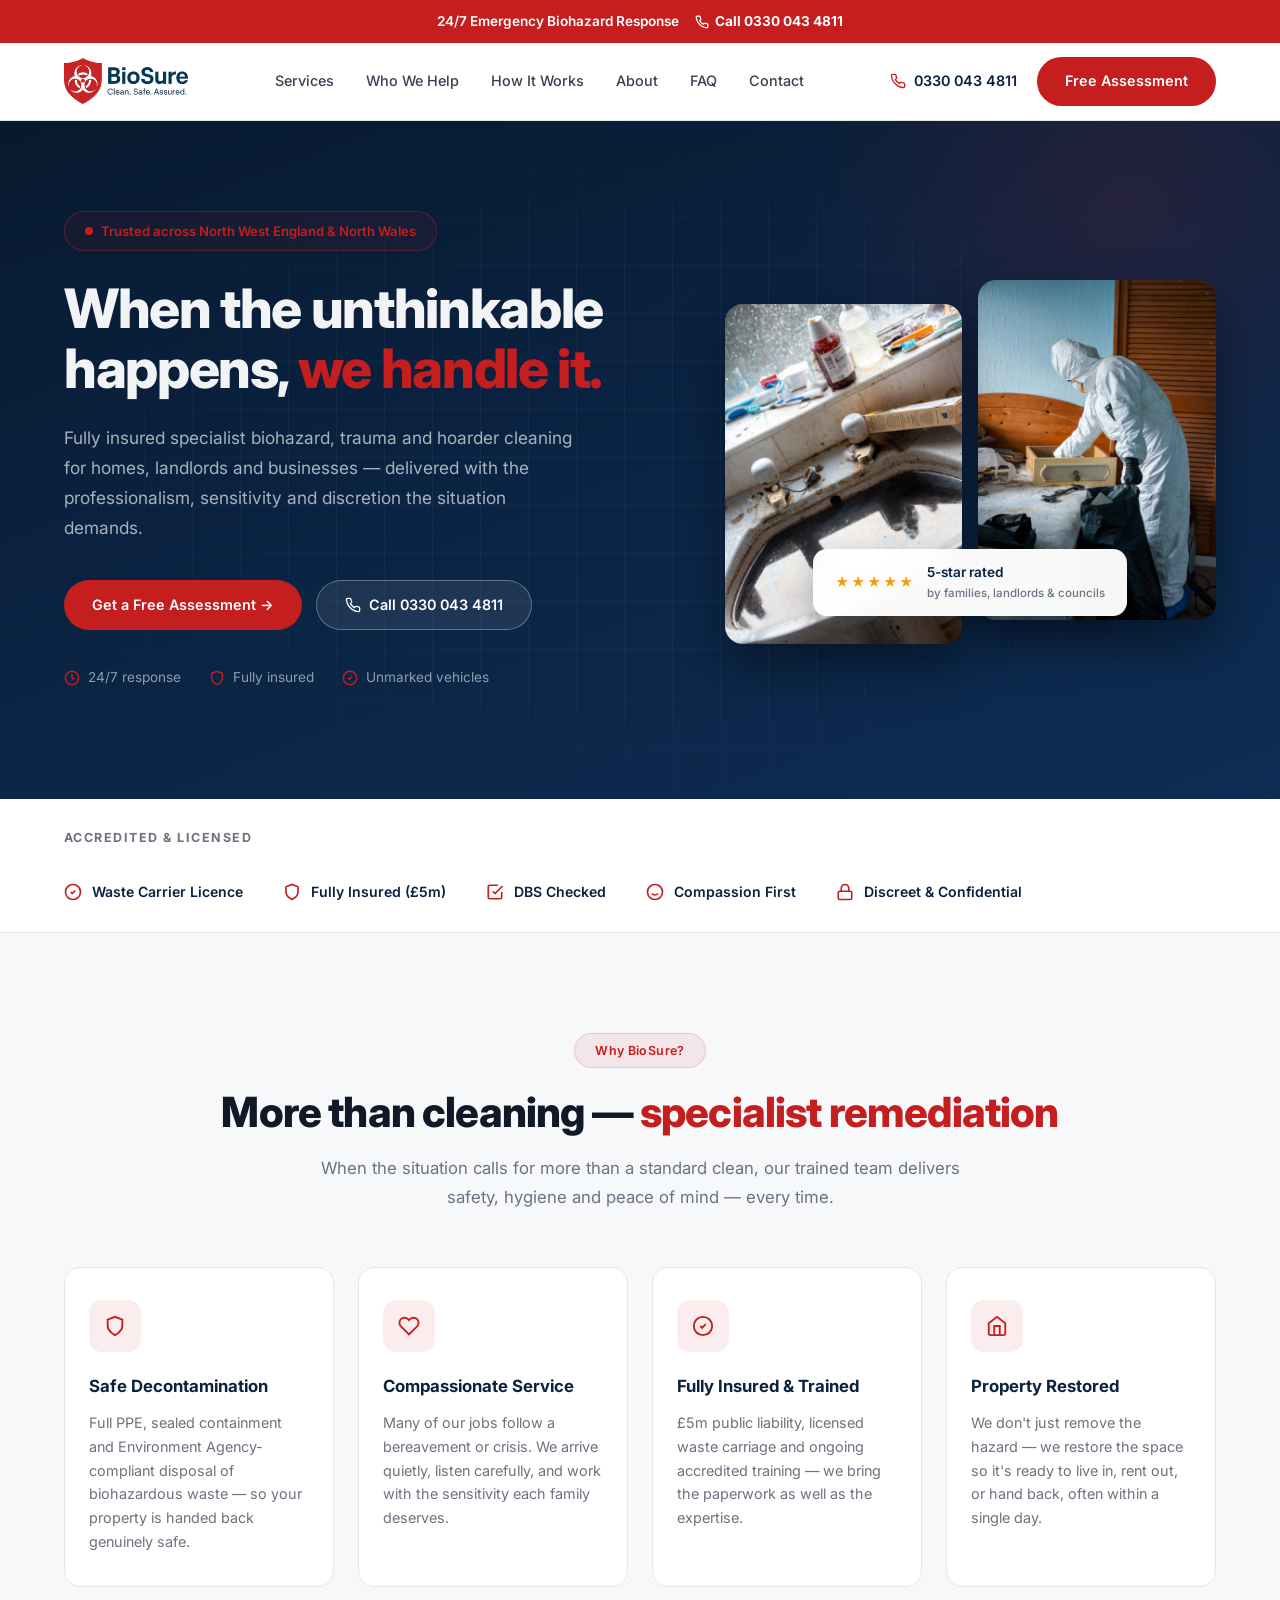
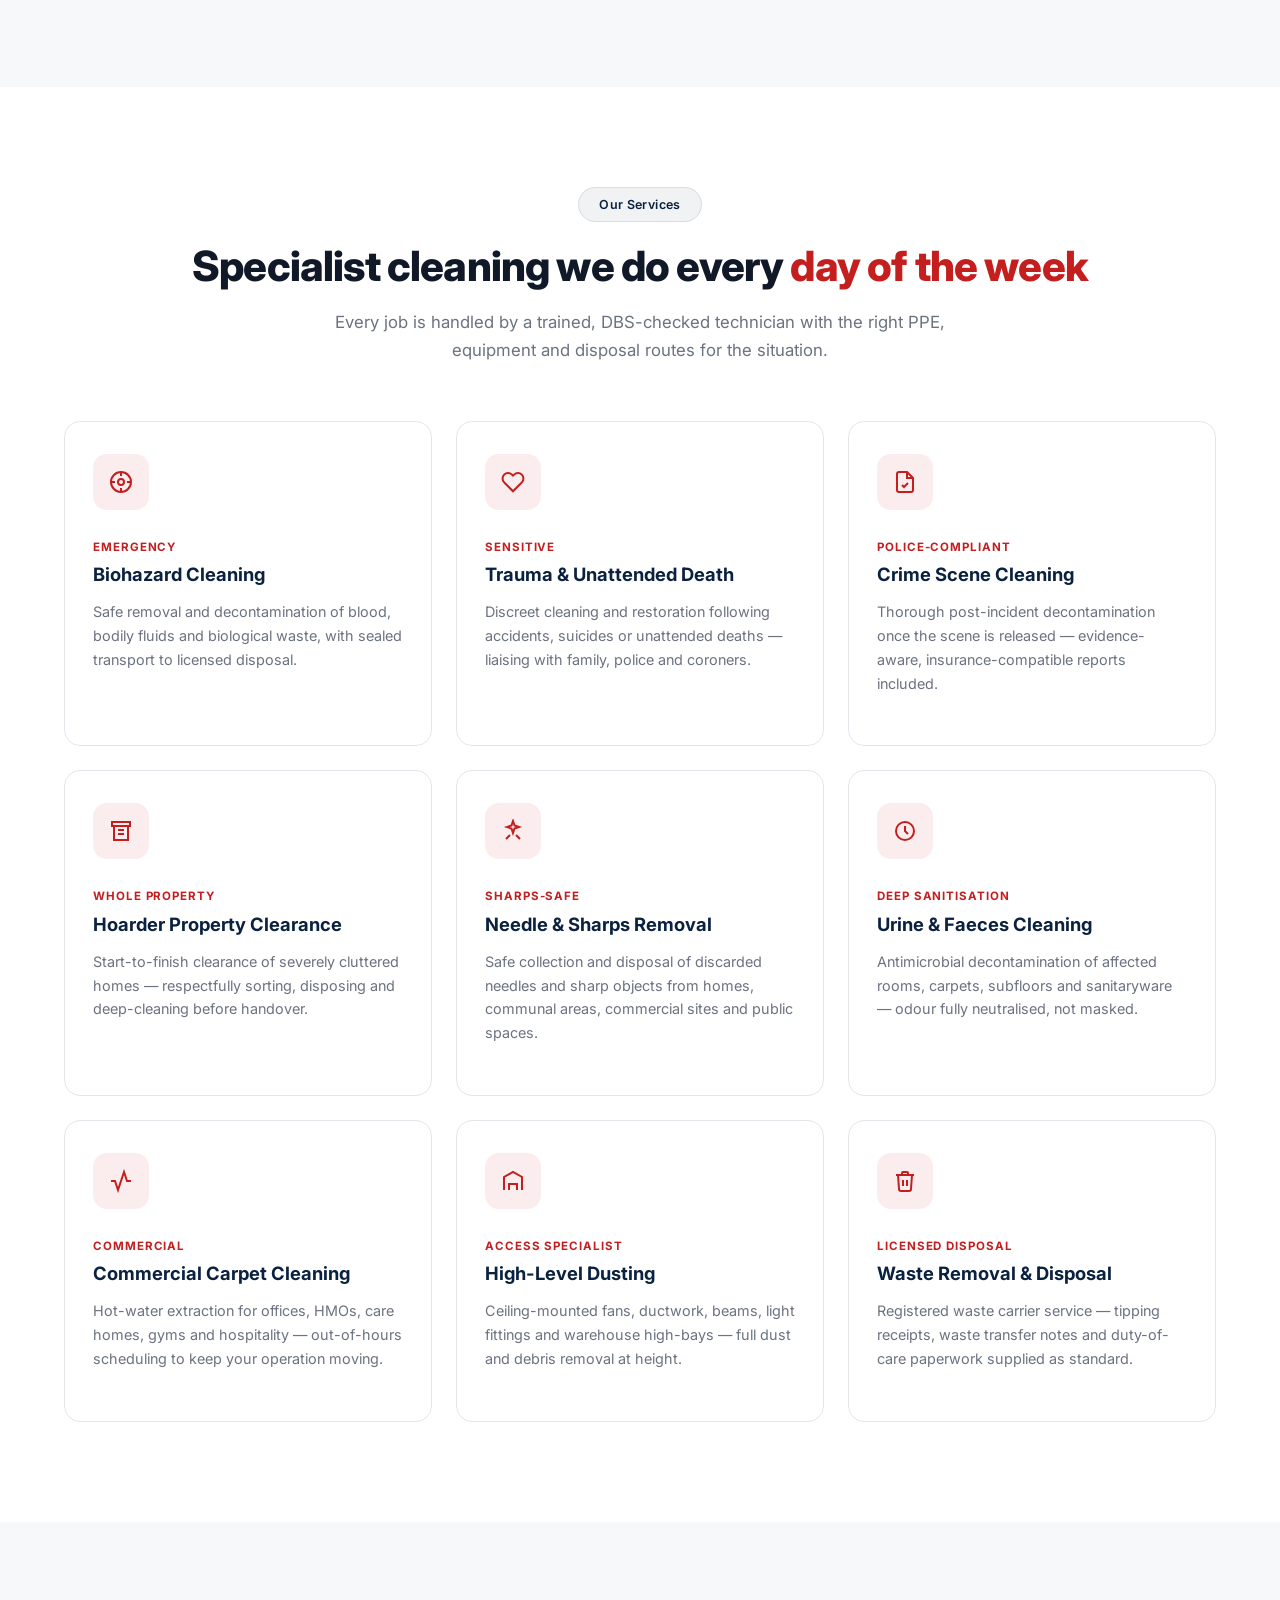
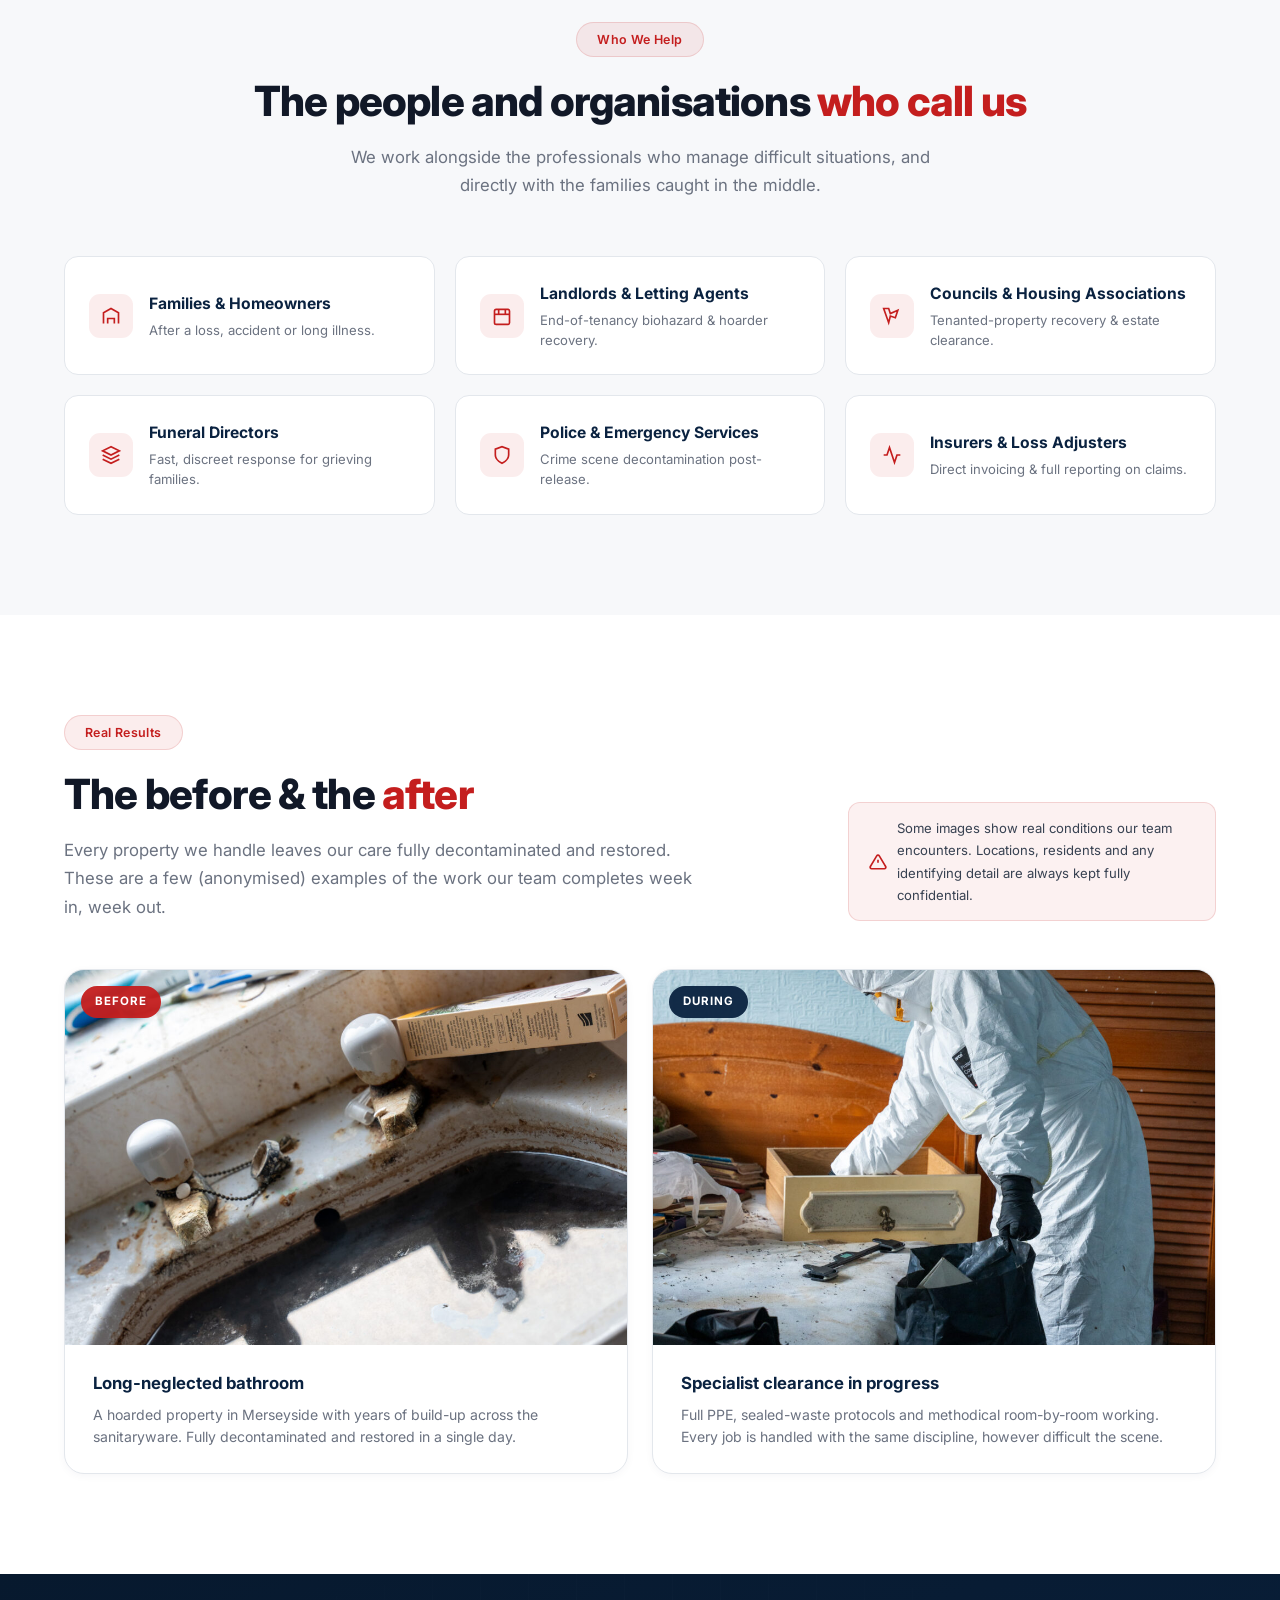
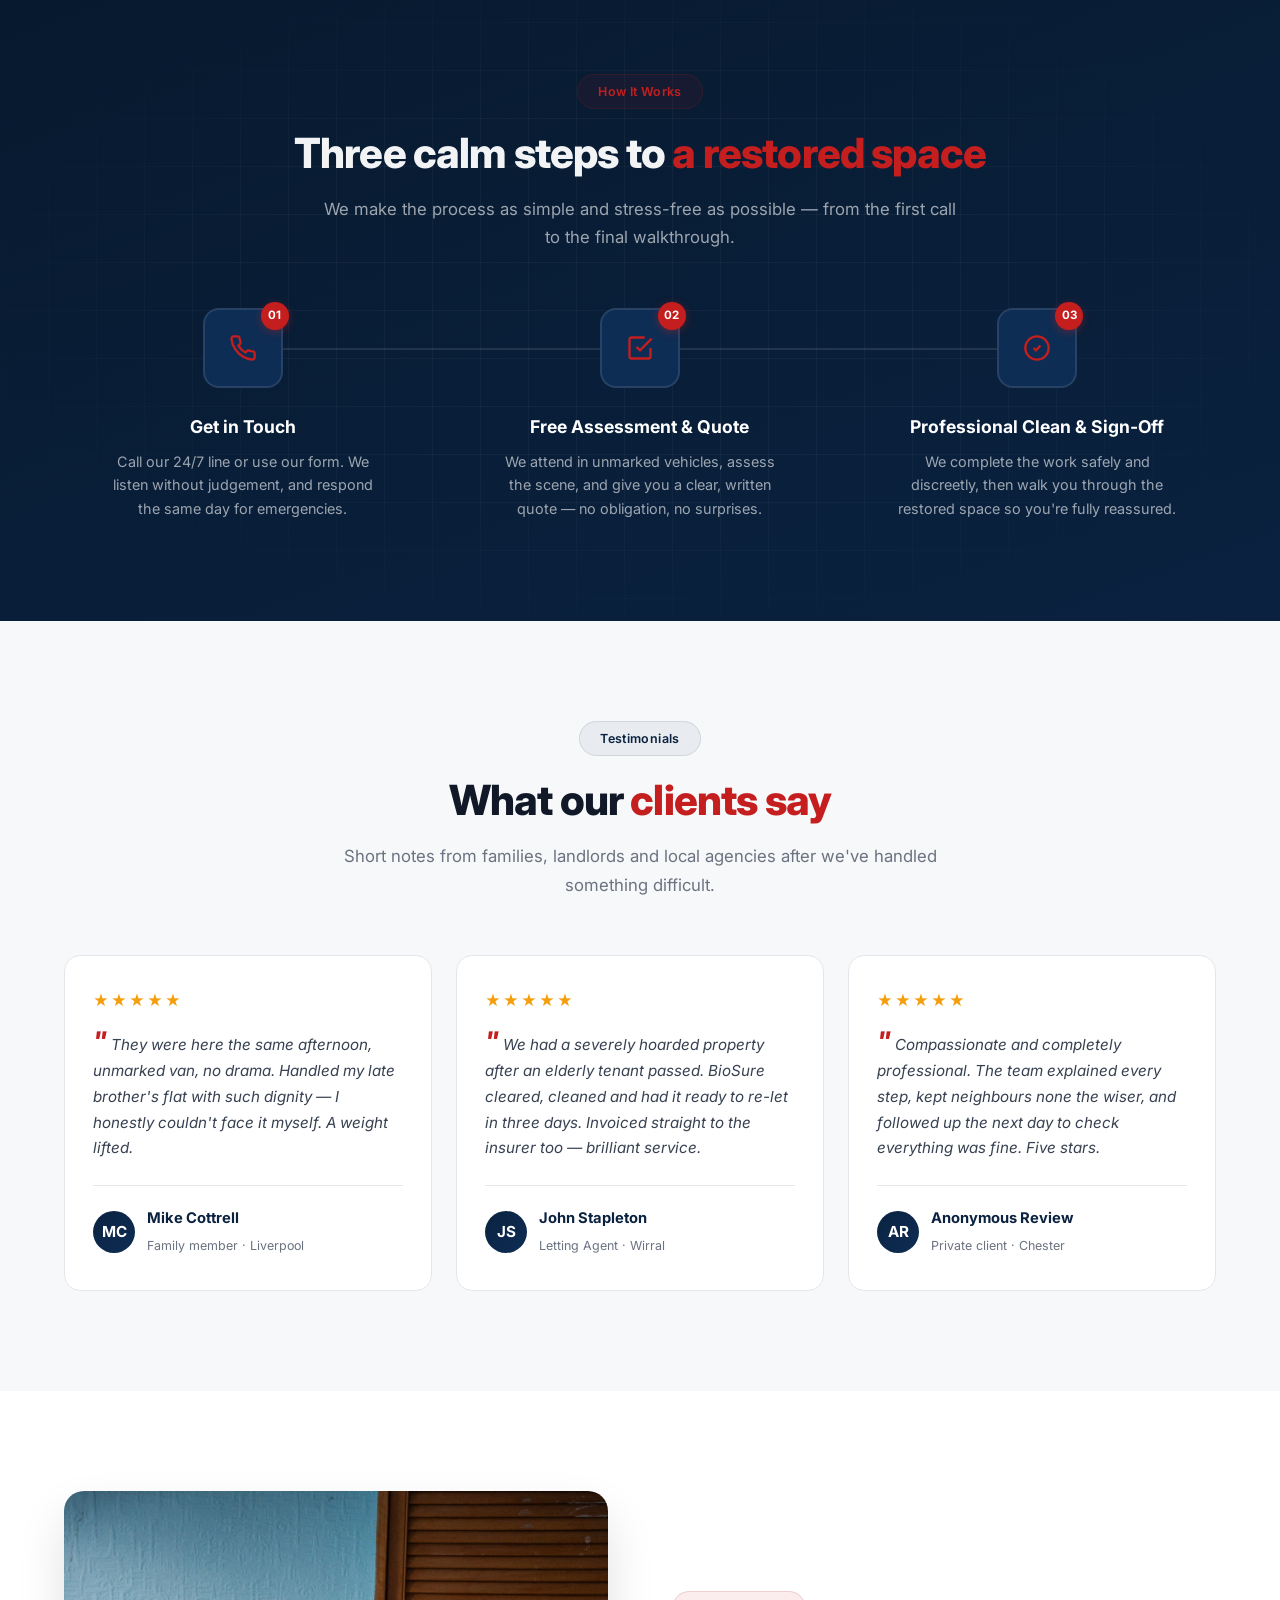
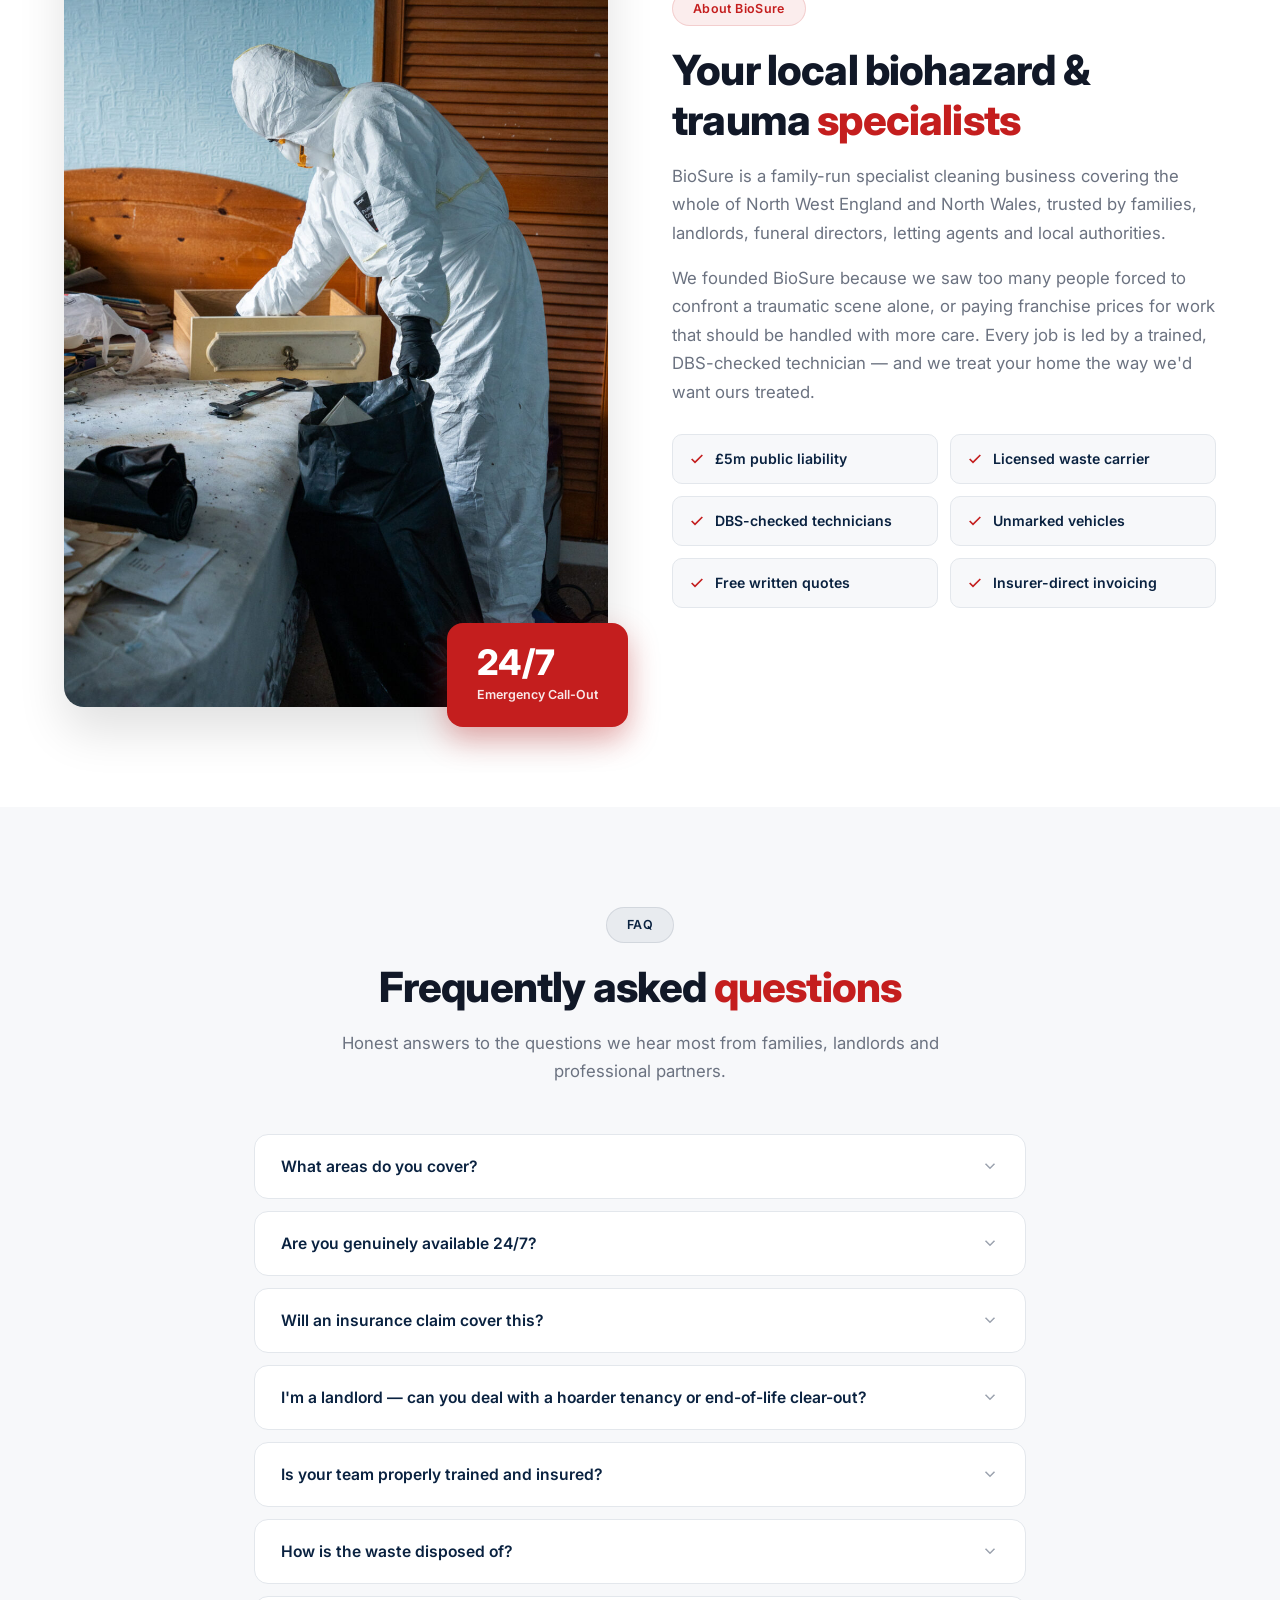
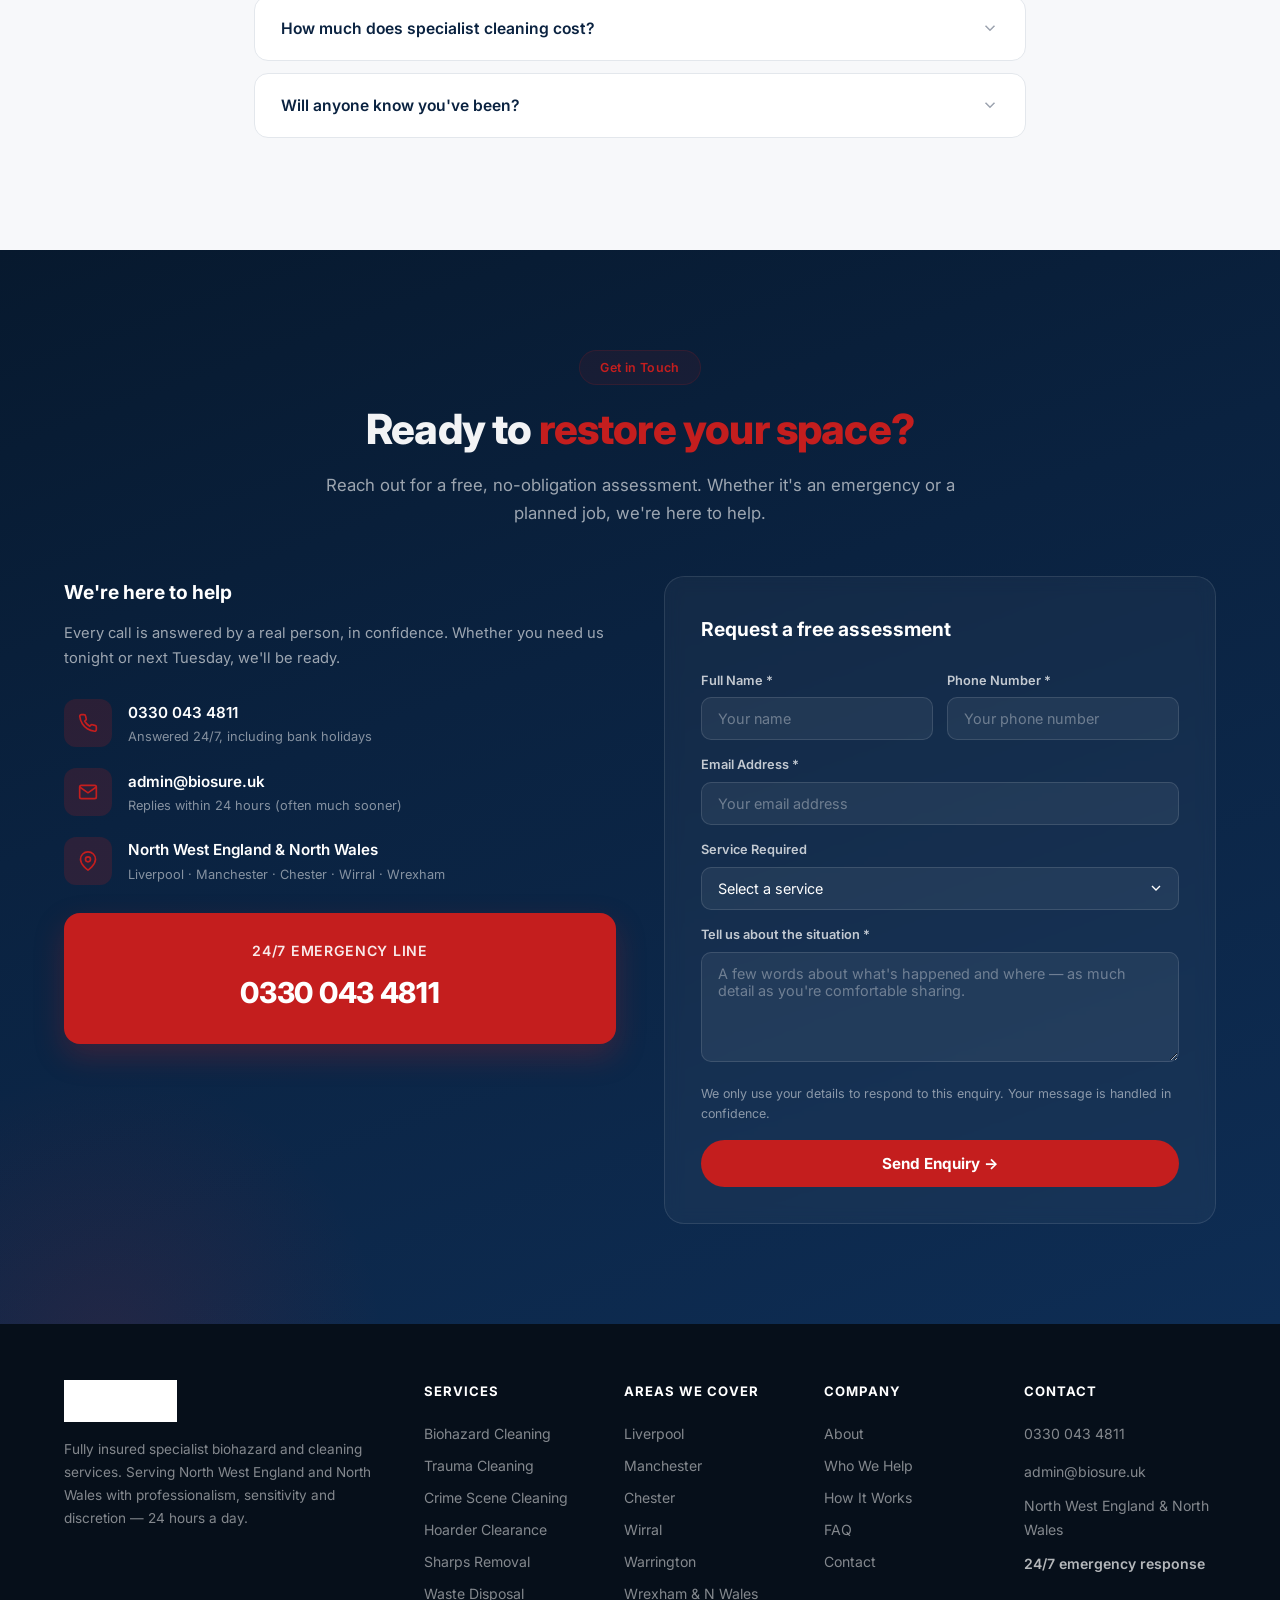
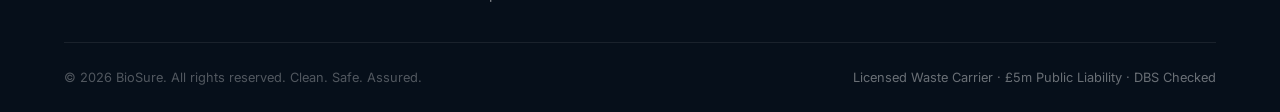
==== index.html @ a972ad6f "Add six SEO location pages and fix broken landing-page form - New indexable pages for Liverpool, Man" ====
<!DOCTYPE html>
<html lang="en">
<head>
    <meta charset="UTF-8">
    <meta name="viewport" content="width=device-width, initial-scale=1.0">
    <title>BioSure | 24/7 Biohazard, Trauma & Specialist Cleaning — North West England & North Wales</title>
    <meta name="description" content="Fully insured specialist biohazard, trauma, crime scene and hoarder cleaning across North West England and North Wales. Discreet, compassionate, 24/7 emergency response. Call 0330 043 4811.">
    <meta name="theme-color" content="#0A2240">
    <link rel="canonical" href="https://www.biosure.uk/">
    <meta property="og:type" content="website">
    <meta property="og:site_name" content="BioSure">
    <meta property="og:title" content="BioSure | 24/7 Biohazard, Trauma & Specialist Cleaning">
    <meta property="og:description" content="Fully insured specialist biohazard, trauma, crime scene and hoarder cleaning across North West England and North Wales. Discreet, compassionate, 24/7 emergency response.">
    <meta property="og:url" content="https://www.biosure.uk/">
    <meta property="og:image" content="https://www.biosure.uk/logo.jpg">
    <meta property="og:locale" content="en_GB">
    <meta name="twitter:card" content="summary">
    <meta name="twitter:title" content="BioSure | 24/7 Biohazard, Trauma & Specialist Cleaning">
    <meta name="twitter:description" content="Discreet, fully insured biohazard, trauma and hoarder cleaning across North West England and North Wales. 24/7 — call 0330 043 4811.">
    <meta name="twitter:image" content="https://www.biosure.uk/logo.jpg">
    <link rel="icon" type="image/jpeg" href="logo.jpg">
    <link rel="preconnect" href="https://fonts.googleapis.com">
    <link rel="preconnect" href="https://fonts.gstatic.com" crossorigin>
    <link href="https://fonts.googleapis.com/css2?family=Inter:wght@400;500;600;700;800;900&display=swap" rel="stylesheet">
    <script type="application/ld+json">
    {
        "@context": "https://schema.org",
        "@type": "LocalBusiness",
        "name": "BioSure",
        "description": "Specialist biohazard, trauma, crime scene and hoarder cleaning services across North West England and North Wales.",
        "telephone": "+443300434811",
        "email": "admin@biosure.uk",
        "url": "https://www.biosure.uk/",
        "image": "https://www.biosure.uk/logo.jpg",
        "areaServed": ["North West England", "North Wales", "Liverpool", "Manchester", "Chester", "Wirral"],
        "openingHoursSpecification": {
            "@type": "OpeningHoursSpecification",
            "dayOfWeek": ["Monday","Tuesday","Wednesday","Thursday","Friday","Saturday","Sunday"],
            "opens": "00:00",
            "closes": "23:59"
        },
        "priceRange": "££"
    }
    </script>
    <script type="application/ld+json">
    {
        "@context": "https://schema.org",
        "@type": "FAQPage",
        "mainEntity": [
            {
                "@type": "Question",
                "name": "What areas do you cover?",
                "acceptedAnswer": { "@type": "Answer", "text": "All of North West England and North Wales — including Liverpool, Manchester, Chester, the Wirral, Warrington, Runcorn, Wrexham and surrounding areas. For emergencies we typically respond the same day." }
            },
            {
                "@type": "Question",
                "name": "Are you genuinely available 24/7?",
                "acceptedAnswer": { "@type": "Answer", "text": "Yes. Our phone line is staffed every day of the year including bank holidays. Call 0330 043 4811 and a member of the team will speak to you directly." }
            },
            {
                "@type": "Question",
                "name": "Will an insurance claim cover this?",
                "acceptedAnswer": { "@type": "Answer", "text": "Very often, yes. Many buildings, contents and landlord policies cover specialist biohazard cleaning. We provide the detailed reports, invoices and photographs loss adjusters need, and we can invoice insurers directly so you're not out of pocket." }
            },
            {
                "@type": "Question",
                "name": "I'm a landlord — can you deal with a hoarder tenancy or end-of-life clear-out?",
                "acceptedAnswer": { "@type": "Answer", "text": "Absolutely. We handle full property clearance, deep clean, decontamination and waste disposal, and can coordinate with letting agents, insurers or next of kin. Typical turnaround is 1–3 days, and we provide all the duty-of-care paperwork for your records." }
            },
            {
                "@type": "Question",
                "name": "Is your team properly trained and insured?",
                "acceptedAnswer": { "@type": "Answer", "text": "All technicians are DBS-checked, trained in biohazard handling, infection control, COSHH and working at height where required. We hold £5m public liability insurance and a registered waste carrier licence." }
            },
            {
                "@type": "Question",
                "name": "How is the waste disposed of?",
                "acceptedAnswer": { "@type": "Answer", "text": "Biohazardous waste is double-bagged and sealed on site, transported in licensed vehicles and disposed of via Environment Agency-approved routes. You receive a waste transfer note as standard." }
            },
            {
                "@type": "Question",
                "name": "How much does specialist cleaning cost?",
                "acceptedAnswer": { "@type": "Answer", "text": "Every scene is different, so we offer a free, no-obligation assessment. Once we've seen the job, you receive a clear written quote — the price we agree is the price you pay, even if the work turns out to be harder than expected." }
            },
            {
                "@type": "Question",
                "name": "Will anyone know you've been?",
                "acceptedAnswer": { "@type": "Answer", "text": "No. Our vehicles and uniforms are unmarked, and we are briefed on every job about the level of discretion required. Neighbours, colleagues or other tenants will not know why we're there unless you tell them." }
            }
        ]
    }
    </script>
    <style>
        :root {
            --red: #C41E1E;
            --red-dark: #A01818;
            --red-light: rgba(196,30,30,0.08);
            --navy: #0A2240;
            --navy-mid: #0E2D54;
            --navy-deep: #07192E;
            --white: #FFFFFF;
            --off-white: #F7F8FA;
            --gray-100: #F0F2F5;
            --gray-200: #E3E7EC;
            --gray-300: #D1D6DD;
            --gray-400: #9CA3AF;
            --gray-500: #6B7280;
            --gray-700: #374151;
            --gray-900: #111827;
            --shadow-sm: 0 2px 8px rgba(10,34,64,0.04);
            --shadow-md: 0 8px 24px rgba(10,34,64,0.06);
            --shadow-lg: 0 16px 40px rgba(10,34,64,0.08);
            --shadow-red: 0 12px 30px rgba(196,30,30,0.25);
        }

        * { margin: 0; padding: 0; box-sizing: border-box; }
        html { scroll-behavior: smooth; }

        body {
            font-family: 'Inter', -apple-system, BlinkMacSystemFont, sans-serif;
            color: var(--gray-700);
            line-height: 1.7;
            overflow-x: hidden;
            -webkit-font-smoothing: antialiased;
        }

        img { max-width: 100%; height: auto; display: block; }
        a { color: inherit; }

        .container { max-width: 1200px; margin: 0 auto; padding: 0 24px; }

        /* ─── EMERGENCY BAR ─── */
        .emergency-bar {
            background: var(--red);
            color: var(--white);
            font-size: 0.85rem;
            font-weight: 600;
            padding: 10px 0;
            position: relative; z-index: 1001;
        }
        .emergency-bar .container {
            display: flex; align-items: center; justify-content: center;
            gap: 16px; flex-wrap: wrap;
        }
        .emergency-bar .pulse {
            width: 8px; height: 8px; background: var(--white);
            border-radius: 50%; animation: pulse 1.8s infinite;
        }
        .emergency-bar a {
            color: var(--white); text-decoration: none;
            display: inline-flex; align-items: center; gap: 6px;
            font-weight: 700;
        }
        .emergency-bar a:hover { text-decoration: underline; }

        /* ─── NAV ─── */
        header {
            position: sticky; top: 0; left: 0; width: 100%; z-index: 1000;
            background: rgba(255,255,255,0.97);
            backdrop-filter: blur(12px);
            border-bottom: 1px solid var(--gray-200);
        }
        .nav-inner {
            max-width: 1200px; margin: 0 auto; padding: 14px 24px;
            display: flex; align-items: center; justify-content: space-between;
        }
        .nav-logo img { height: 46px; width: auto; }
        .nav-links { display: flex; align-items: center; gap: 32px; }
        .nav-links a {
            text-decoration: none; color: var(--gray-700); font-weight: 500;
            font-size: 0.9rem; transition: color 0.2s;
        }
        .nav-links a:hover { color: var(--red); }
        .nav-right { display: flex; align-items: center; gap: 20px; }
        .nav-phone {
            display: inline-flex; align-items: center; gap: 8px;
            text-decoration: none; color: var(--navy); font-weight: 600; font-size: 0.9rem;
        }
        .nav-phone svg { color: var(--red); }
        .btn-primary {
            display: inline-flex; align-items: center; gap: 8px;
            padding: 12px 28px; background: var(--red); color: var(--white);
            border: none; border-radius: 50px; font-weight: 600; font-size: 0.9rem;
            text-decoration: none; cursor: pointer; font-family: inherit;
            transition: background 0.2s, transform 0.15s, box-shadow 0.2s;
        }
        .btn-primary:hover {
            background: var(--red-dark); transform: translateY(-1px);
            box-shadow: var(--shadow-red);
        }
        .btn-outline-light {
            display: inline-flex; align-items: center; gap: 8px;
            padding: 12px 28px; background: rgba(255,255,255,0.08);
            border: 1.5px solid rgba(255,255,255,0.3); color: var(--white);
            border-radius: 50px; font-weight: 600; font-size: 0.9rem;
            text-decoration: none; transition: all 0.2s;
        }
        .btn-outline-light:hover {
            background: rgba(255,255,255,0.18); border-color: rgba(255,255,255,0.6);
        }
        .btn-outline-dark {
            display: inline-flex; align-items: center; gap: 8px;
            padding: 12px 28px; background: var(--white);
            border: 1.5px solid var(--gray-300); color: var(--navy);
            border-radius: 50px; font-weight: 600; font-size: 0.9rem;
            text-decoration: none; transition: all 0.2s;
        }
        .btn-outline-dark:hover { border-color: var(--navy); background: var(--off-white); }
        .hamburger {
            display: none; flex-direction: column; gap: 5px;
            background: none; border: none; cursor: pointer; padding: 4px;
        }
        .hamburger span { width: 24px; height: 2.5px; background: var(--navy); border-radius: 2px; transition: 0.3s; }

        /* ─── HERO ─── */
        .hero {
            background: linear-gradient(160deg, var(--navy-deep) 0%, var(--navy) 40%, var(--navy-mid) 100%);
            padding: 90px 0 110px;
            position: relative; overflow: hidden;
        }
        .hero::before {
            content: ''; position: absolute; inset: 0;
            background-image:
                linear-gradient(rgba(255,255,255,0.04) 1px, transparent 1px),
                linear-gradient(90deg, rgba(255,255,255,0.04) 1px, transparent 1px);
            background-size: 48px 48px;
            mask-image: radial-gradient(ellipse at center, black 40%, transparent 75%);
            -webkit-mask-image: radial-gradient(ellipse at center, black 40%, transparent 75%);
        }
        .hero::after {
            content: ''; position: absolute; top: -40%; right: -15%;
            width: 700px; height: 700px;
            background: radial-gradient(circle, rgba(196,30,30,0.14) 0%, transparent 65%);
            border-radius: 50%;
        }
        .hero .container {
            display: grid; grid-template-columns: 1.1fr 0.9fr; gap: 60px; align-items: center;
            position: relative; z-index: 2;
        }
        .hero-badge {
            display: inline-flex; align-items: center; gap: 8px;
            padding: 8px 20px; border: 1px solid rgba(196,30,30,0.4);
            border-radius: 50px; color: var(--red); font-size: 0.82rem;
            font-weight: 600; margin-bottom: 28px; background: rgba(196,30,30,0.08);
        }
        .hero-badge::before {
            content: ''; width: 8px; height: 8px; background: var(--red);
            border-radius: 50%; animation: pulse 2s infinite;
        }
        @keyframes pulse {
            0%, 100% { opacity: 1; transform: scale(1); }
            50% { opacity: 0.4; transform: scale(1.3); }
        }
        .hero h1 {
            font-size: 3.4rem; font-weight: 800; color: rgba(255,255,255,0.95);
            line-height: 1.1; margin-bottom: 24px; letter-spacing: -0.025em;
        }
        .hero h1 span { color: var(--red); }
        .hero-desc {
            font-size: 1.08rem; color: rgba(255,255,255,0.65);
            margin-bottom: 36px; max-width: 520px; line-height: 1.75;
        }
        .hero-buttons { display: flex; gap: 14px; flex-wrap: wrap; }
        .hero-meta {
            margin-top: 36px; display: flex; gap: 28px; flex-wrap: wrap;
            color: rgba(255,255,255,0.55); font-size: 0.85rem;
        }
        .hero-meta-item { display: flex; align-items: center; gap: 8px; }
        .hero-meta-item svg { color: var(--red); flex-shrink: 0; }
        .hero-image {
            position: relative; display: grid; grid-template-columns: 1fr 1fr; gap: 16px;
        }
        .hero-image img {
            width: 100%; height: 340px; object-fit: cover; border-radius: 18px;
            box-shadow: 0 24px 48px rgba(0,0,0,0.4);
        }
        .hero-image img:first-child { transform: translateY(24px); }
        .hero-image img:last-child { transform: translateY(-24px); }
        .hero-trust-card {
            position: absolute; bottom: 4px; left: 50%; transform: translateX(-50%);
            background: rgba(255,255,255,0.97); backdrop-filter: blur(10px);
            padding: 12px 22px; border-radius: 14px;
            box-shadow: 0 12px 32px rgba(0,0,0,0.25);
            display: flex; align-items: center; gap: 12px;
            font-size: 0.85rem; font-weight: 600; color: var(--navy);
            white-space: nowrap;
        }
        .hero-trust-card .stars { color: #F59E0B; letter-spacing: 2px; }
        .hero-trust-card small { display: block; font-size: 0.72rem; font-weight: 500; color: var(--gray-500); }

        /* ─── CREDENTIALS BAND ─── */
        .creds-band {
            background: var(--white); border-bottom: 1px solid var(--gray-200);
            padding: 28px 0;
        }
        .creds-inner {
            display: flex; justify-content: space-between; align-items: center;
            gap: 32px; flex-wrap: wrap;
        }
        .creds-label {
            font-size: 0.78rem; font-weight: 700; color: var(--gray-500);
            letter-spacing: 0.12em; text-transform: uppercase;
        }
        .creds-list {
            display: flex; gap: 40px; flex-wrap: wrap; align-items: center;
        }
        .cred {
            display: flex; align-items: center; gap: 10px;
            font-size: 0.88rem; font-weight: 600; color: var(--navy);
        }
        .cred svg { color: var(--red); flex-shrink: 0; }

        /* ─── SECTION SHARED ─── */
        section { padding: 100px 0; }
        .section-label {
            display: inline-block; padding: 6px 20px; border-radius: 50px;
            font-size: 0.78rem; font-weight: 600; letter-spacing: 0.03em;
            margin-bottom: 20px;
        }
        .label-red { background: var(--red-light); color: var(--red); border: 1px solid rgba(196,30,30,0.15); }
        .label-navy { background: rgba(10,34,64,0.06); color: var(--navy); border: 1px solid rgba(10,34,64,0.1); }
        .section-title {
            font-size: 2.6rem; font-weight: 800; color: var(--gray-900);
            line-height: 1.2; margin-bottom: 16px; letter-spacing: -0.02em;
        }
        .section-title span { color: var(--red); }
        .section-subtitle {
            font-size: 1.05rem; color: var(--gray-500); max-width: 640px;
            line-height: 1.7;
        }
        .text-center { text-align: center; }
        .text-center .section-subtitle { margin: 0 auto; }

        /* ─── WHY CHOOSE ─── */
        .why-section { background: var(--off-white); }
        .why-grid {
            display: grid; grid-template-columns: repeat(4, 1fr); gap: 24px; margin-top: 56px;
        }
        .why-card {
            background: var(--white); border-radius: 16px; padding: 32px 24px;
            border: 1px solid var(--gray-200); transition: transform 0.2s, box-shadow 0.2s, border-color 0.2s;
        }
        .why-card:hover {
            transform: translateY(-4px);
            box-shadow: var(--shadow-md);
            border-color: var(--gray-300);
        }
        .why-icon {
            width: 52px; height: 52px; border-radius: 13px;
            background: var(--red-light); color: var(--red);
            display: flex; align-items: center; justify-content: center;
            font-size: 1.2rem; margin-bottom: 20px;
        }
        .why-card h3 { font-size: 1.05rem; font-weight: 700; color: var(--navy); margin-bottom: 10px; }
        .why-card p { font-size: 0.9rem; color: var(--gray-500); line-height: 1.65; }

        /* ─── SERVICES ─── */
        .services-section { background: var(--white); }
        .services-grid {
            display: grid; grid-template-columns: repeat(3, 1fr); gap: 24px; margin-top: 56px;
        }
        .service-card {
            background: var(--white); border-radius: 16px; padding: 32px 28px;
            border: 1px solid var(--gray-200);
            transition: transform 0.2s, box-shadow 0.2s, border-color 0.2s;
            position: relative; overflow: hidden;
        }
        .service-card:hover {
            transform: translateY(-4px);
            box-shadow: var(--shadow-lg);
            border-color: var(--red);
        }
        .service-card::before {
            content: ''; position: absolute; top: 0; left: 0; right: 0;
            height: 3px; background: var(--red); transform: scaleX(0);
            transform-origin: left; transition: transform 0.3s;
        }
        .service-card:hover::before { transform: scaleX(1); }
        .service-icon {
            width: 56px; height: 56px; border-radius: 14px;
            background: var(--red-light); color: var(--red);
            display: flex; align-items: center; justify-content: center;
            margin-bottom: 22px;
        }
        .service-card h3 { font-size: 1.15rem; font-weight: 700; color: var(--navy); margin-bottom: 10px; }
        .service-card p { font-size: 0.9rem; color: var(--gray-500); line-height: 1.65; margin-bottom: 18px; }
        .service-card .service-tag {
            display: inline-block; font-size: 0.72rem; font-weight: 700;
            color: var(--red); letter-spacing: 0.08em; text-transform: uppercase;
        }

        /* ─── WHO WE HELP ─── */
        .who-section { background: var(--off-white); }
        .who-grid {
            display: grid; grid-template-columns: repeat(3, 1fr); gap: 20px; margin-top: 56px;
        }
        .who-card {
            background: var(--white); border-radius: 14px; padding: 24px;
            display: flex; align-items: center; gap: 16px;
            border: 1px solid var(--gray-200);
            transition: transform 0.2s, border-color 0.2s;
        }
        .who-card:hover {
            transform: translateY(-2px); border-color: var(--red);
        }
        .who-icon {
            width: 44px; height: 44px; border-radius: 11px; flex-shrink: 0;
            background: var(--red-light); color: var(--red);
            display: flex; align-items: center; justify-content: center;
        }
        .who-card h4 { font-size: 0.98rem; font-weight: 700; color: var(--navy); margin-bottom: 2px; }
        .who-card p { font-size: 0.82rem; color: var(--gray-500); line-height: 1.55; }

        /* ─── RESULTS / BEFORE-AFTER ─── */
        .results-section { background: var(--white); }
        .results-intro { display: grid; grid-template-columns: 2fr 1fr; gap: 48px; align-items: end; margin-bottom: 48px; }
        .results-grid {
            display: grid; grid-template-columns: 1fr 1fr; gap: 24px;
        }
        .result-card {
            border-radius: 20px; overflow: hidden;
            border: 1px solid var(--gray-200);
            background: var(--white);
            box-shadow: var(--shadow-sm);
        }
        .result-card-img {
            position: relative; aspect-ratio: 3/2; overflow: hidden;
            background: var(--gray-100);
        }
        .result-card-img img { width: 100%; height: 100%; object-fit: cover; }
        .result-tag {
            position: absolute; top: 16px; left: 16px;
            padding: 6px 14px; border-radius: 50px;
            font-size: 0.72rem; font-weight: 700; letter-spacing: 0.08em;
            text-transform: uppercase;
        }
        .result-tag.before { background: rgba(196,30,30,0.95); color: var(--white); }
        .result-tag.during { background: rgba(10,34,64,0.95); color: var(--white); }
        .result-card-body { padding: 24px 28px; }
        .result-card-body h4 { font-size: 1.05rem; font-weight: 700; color: var(--navy); margin-bottom: 6px; }
        .result-card-body p { font-size: 0.88rem; color: var(--gray-500); line-height: 1.6; }
        .content-warning {
            background: rgba(196,30,30,0.06); border: 1px solid rgba(196,30,30,0.15);
            border-radius: 12px; padding: 14px 20px;
            font-size: 0.82rem; color: var(--gray-700);
            display: flex; align-items: center; gap: 10px;
            max-width: 500px;
        }
        .content-warning svg { color: var(--red); flex-shrink: 0; }

        /* ─── HOW IT WORKS ─── */
        .how-section {
            background: linear-gradient(160deg, var(--navy-deep) 0%, var(--navy) 100%);
            color: var(--white); position: relative; overflow: hidden;
        }
        .how-section::before {
            content: ''; position: absolute; inset: 0;
            background-image:
                linear-gradient(rgba(255,255,255,0.04) 1px, transparent 1px),
                linear-gradient(90deg, rgba(255,255,255,0.04) 1px, transparent 1px);
            background-size: 48px 48px;
            mask-image: radial-gradient(ellipse at center, black 40%, transparent 80%);
            -webkit-mask-image: radial-gradient(ellipse at center, black 40%, transparent 80%);
        }
        .how-section .container { position: relative; z-index: 2; }
        .how-section .section-title { color: rgba(255,255,255,0.95); }
        .how-section .section-subtitle { color: rgba(255,255,255,0.55); }
        .steps {
            display: grid; grid-template-columns: repeat(3, 1fr); gap: 40px;
            margin-top: 56px; position: relative;
        }
        .steps::before {
            content: ''; position: absolute; top: 40px; left: 15%; right: 15%;
            height: 2px; background: rgba(255,255,255,0.1);
        }
        .step { text-align: center; position: relative; }
        .step-icon-wrap {
            width: 80px; height: 80px; margin: 0 auto 24px;
            background: var(--navy-mid); border: 2px solid rgba(255,255,255,0.1);
            border-radius: 16px; display: flex; align-items: center;
            justify-content: center; color: var(--red);
            position: relative; z-index: 2;
            transition: border-color 0.2s, box-shadow 0.2s;
        }
        .step:hover .step-icon-wrap {
            border-color: var(--red); box-shadow: 0 8px 24px rgba(196,30,30,0.25);
        }
        .step-num {
            position: absolute; top: -8px; right: -8px; z-index: 3;
            width: 28px; height: 28px; background: var(--red); color: var(--white);
            border-radius: 50%; font-size: 0.72rem; font-weight: 700;
            display: flex; align-items: center; justify-content: center;
            box-shadow: 0 2px 8px rgba(196,30,30,0.4);
        }
        .step h3 { font-size: 1.1rem; font-weight: 700; color: var(--white); margin-bottom: 8px; }
        .step p { font-size: 0.9rem; color: rgba(255,255,255,0.6); line-height: 1.65; max-width: 280px; margin: 0 auto; }

        /* ─── TESTIMONIALS ─── */
        .testimonials-section { background: var(--off-white); }
        .test-grid {
            display: grid; grid-template-columns: repeat(3, 1fr); gap: 24px; margin-top: 56px;
        }
        .test-card {
            background: var(--white); border-radius: 16px; padding: 32px 28px;
            border: 1px solid var(--gray-200);
            display: flex; flex-direction: column;
        }
        .test-stars { color: #F59E0B; font-size: 0.95rem; letter-spacing: 2px; margin-bottom: 18px; }
        .test-quote { font-size: 0.95rem; color: var(--gray-700); line-height: 1.7; margin-bottom: 24px; flex: 1; font-style: italic; }
        .test-quote::before { content: '"'; color: var(--red); font-size: 1.6rem; font-weight: 800; line-height: 0; margin-right: 4px; }
        .test-author {
            display: flex; align-items: center; gap: 12px;
            padding-top: 20px; border-top: 1px solid var(--gray-200);
        }
        .test-avatar {
            width: 42px; height: 42px; border-radius: 50%; flex-shrink: 0;
            background: linear-gradient(135deg, var(--navy), var(--navy-mid));
            color: var(--white); display: flex; align-items: center; justify-content: center;
            font-weight: 700; font-size: 0.95rem;
        }
        .test-author-info strong { display: block; font-size: 0.92rem; color: var(--navy); font-weight: 700; }
        .test-author-info span { font-size: 0.78rem; color: var(--gray-500); }

        /* ─── ABOUT ─── */
        .about-section { background: var(--white); }
        .about-grid {
            display: grid; grid-template-columns: 1fr 1fr; gap: 64px; align-items: center;
        }
        .about-img-wrap { position: relative; }
        .about-img-wrap img {
            width: 100%; border-radius: 20px;
            box-shadow: 0 24px 48px rgba(0,0,0,0.12);
        }
        .about-floating-badge {
            position: absolute; bottom: -20px; right: -20px;
            background: var(--red); color: var(--white); padding: 22px 30px;
            border-radius: 16px; box-shadow: 0 12px 30px rgba(196,30,30,0.35);
        }
        .about-floating-badge .num { font-size: 2.2rem; font-weight: 800; line-height: 1; }
        .about-floating-badge .lbl { font-size: 0.78rem; font-weight: 600; opacity: 0.9; margin-top: 4px; }
        .about-content .section-subtitle { max-width: none; margin-bottom: 16px; }
        .about-features {
            display: grid; grid-template-columns: 1fr 1fr; gap: 12px; margin-top: 28px;
        }
        .about-feat {
            display: flex; align-items: center; gap: 10px;
            padding: 12px 16px; background: var(--off-white); border-radius: 10px;
            border: 1px solid var(--gray-200);
        }
        .about-feat svg { color: var(--red); flex-shrink: 0; }
        .about-feat span { font-size: 0.88rem; font-weight: 600; color: var(--navy); }

        /* ─── FAQ ─── */
        .faq-section { background: var(--off-white); }
        .faq-list { max-width: 820px; margin: 48px auto 0; }
        .faq-item {
            background: var(--white); border: 1px solid var(--gray-200);
            border-radius: 14px; margin-bottom: 12px; overflow: hidden;
            transition: box-shadow 0.2s, border-color 0.2s;
        }
        .faq-item:hover { box-shadow: var(--shadow-sm); }
        .faq-item.open { border-color: rgba(196,30,30,0.25); }
        .faq-q {
            width: 100%; padding: 22px 26px; background: none; border: none;
            display: flex; align-items: center; justify-content: space-between;
            cursor: pointer; font-family: inherit; font-size: 0.98rem;
            font-weight: 600; color: var(--navy); text-align: left; gap: 16px;
        }
        .faq-q svg { flex-shrink: 0; color: var(--gray-400); transition: transform 0.3s, color 0.2s; }
        .faq-item.open .faq-q svg { transform: rotate(180deg); color: var(--red); }
        .faq-a {
            max-height: 0; overflow: hidden; transition: max-height 0.35s ease, padding 0.35s ease;
            padding: 0 26px;
        }
        .faq-item.open .faq-a { max-height: 400px; padding: 0 26px 22px; }
        .faq-a p { font-size: 0.92rem; color: var(--gray-500); line-height: 1.75; }

        /* ─── CONTACT / CTA ─── */
        .contact-section {
            background: linear-gradient(160deg, var(--navy-deep) 0%, var(--navy) 40%, var(--navy-mid) 100%);
            color: var(--white);
            position: relative; overflow: hidden;
        }
        .contact-section::after {
            content: ''; position: absolute; bottom: -30%; left: -15%;
            width: 600px; height: 600px;
            background: radial-gradient(circle, rgba(196,30,30,0.12) 0%, transparent 65%);
            border-radius: 50%;
        }
        .contact-section .container { position: relative; z-index: 2; }
        .contact-section .section-title { color: rgba(255,255,255,0.95); }
        .contact-section .section-title span { color: var(--red); }
        .contact-section .section-subtitle { color: rgba(255,255,255,0.6); }
        .contact-grid {
            display: grid; grid-template-columns: 1fr 1fr; gap: 48px; margin-top: 48px;
        }
        .contact-info-block h3 {
            font-size: 1.2rem; font-weight: 700; color: var(--white); margin-bottom: 12px;
        }
        .contact-info-block > p {
            color: rgba(255,255,255,0.6); font-size: 0.92rem; margin-bottom: 28px; line-height: 1.7;
        }
        .contact-detail {
            display: flex; align-items: center; gap: 16px; margin-bottom: 20px;
        }
        .contact-detail-icon {
            width: 48px; height: 48px; background: rgba(196,30,30,0.18);
            border-radius: 12px; display: flex; align-items: center; justify-content: center;
            flex-shrink: 0;
        }
        .contact-detail-icon svg { color: var(--red); }
        .contact-detail-text a {
            color: var(--white); text-decoration: none; font-weight: 600; font-size: 0.95rem;
        }
        .contact-detail-text a:hover { color: var(--red); }
        .contact-detail-text small {
            display: block; color: rgba(255,255,255,0.5); font-size: 0.8rem; font-weight: 400;
        }
        .emergency-box {
            margin-top: 28px; background: var(--red); padding: 26px; border-radius: 16px;
            text-align: center; box-shadow: var(--shadow-red);
        }
        .emergency-box h4 { font-size: 0.88rem; font-weight: 600; margin-bottom: 6px; opacity: 0.9; letter-spacing: 0.05em; text-transform: uppercase; }
        .emergency-box .big-phone {
            font-size: 1.8rem; font-weight: 800; letter-spacing: -0.01em;
        }
        .emergency-box .big-phone a { color: var(--white); text-decoration: none; }

        .contact-form {
            background: rgba(255,255,255,0.04); border: 1px solid rgba(255,255,255,0.1);
            border-radius: 20px; padding: 36px; backdrop-filter: blur(8px);
        }
        .contact-form h3 {
            font-size: 1.2rem; font-weight: 700; color: var(--white); margin-bottom: 24px;
        }
        .form-row { display: grid; grid-template-columns: 1fr 1fr; gap: 14px; }
        .form-group { margin-bottom: 14px; }
        .form-group label {
            display: block; font-size: 0.8rem; font-weight: 600;
            color: rgba(255,255,255,0.75); margin-bottom: 6px;
        }
        .form-group input, .form-group select, .form-group textarea {
            width: 100%; padding: 12px 16px;
            background: rgba(255,255,255,0.06); border: 1px solid rgba(255,255,255,0.12);
            border-radius: 10px; color: var(--white); font-family: inherit; font-size: 0.9rem;
            transition: border-color 0.2s, background 0.2s;
        }
        .form-group input::placeholder, .form-group textarea::placeholder {
            color: rgba(255,255,255,0.35);
        }
        .form-group input:focus, .form-group select:focus, .form-group textarea:focus {
            outline: none; border-color: var(--red);
            background: rgba(255,255,255,0.1);
        }
        .form-group select { appearance: none; background-image: url("data:image/svg+xml;utf8,<svg xmlns='http://www.w3.org/2000/svg' viewBox='0 0 24 24' fill='none' stroke='white' stroke-width='2'><polyline points='6 9 12 15 18 9'/></svg>"); background-repeat: no-repeat; background-position: right 14px center; background-size: 16px; padding-right: 40px; }
        .form-group select option { background: var(--navy); color: var(--white); }
        .form-group textarea { resize: vertical; min-height: 110px; }
        .form-consent { font-size: 0.78rem; color: rgba(255,255,255,0.5); margin: 10px 0 16px; line-height: 1.6; }
        .form-submit {
            width: 100%; padding: 14px; background: var(--red); color: var(--white);
            border: none; border-radius: 50px; font-weight: 700; font-size: 0.95rem;
            cursor: pointer; font-family: inherit; transition: background 0.2s, transform 0.15s, box-shadow 0.2s;
        }
        .form-submit:hover { background: var(--red-dark); transform: translateY(-1px); box-shadow: var(--shadow-red); }

        /* ─── FOOTER ─── */
        footer {
            background: #060F1A; color: var(--white); padding: 56px 0 24px;
        }
        .footer-grid {
            display: grid; grid-template-columns: 2fr 1fr 1fr 1fr 1.2fr; gap: 40px;
            padding-bottom: 32px; border-bottom: 1px solid rgba(255,255,255,0.08);
        }
        .footer-brand img { height: 42px; width: auto; margin-bottom: 16px; filter: brightness(0) invert(1); }
        .footer-brand p { color: rgba(255,255,255,0.5); font-size: 0.85rem; line-height: 1.7; max-width: 340px; }
        .footer-col h4 { font-size: 0.82rem; font-weight: 700; margin-bottom: 16px; text-transform: uppercase; letter-spacing: 0.08em; color: var(--white); }
        .footer-col a {
            display: block; color: rgba(255,255,255,0.5); text-decoration: none;
            font-size: 0.88rem; padding: 4px 0; transition: color 0.2s;
        }
        .footer-col a:hover { color: var(--white); }
        .footer-col p { color: rgba(255,255,255,0.5); font-size: 0.88rem; margin-bottom: 6px; }
        .footer-bottom {
            padding-top: 24px; color: rgba(255,255,255,0.3); font-size: 0.8rem;
            display: flex; justify-content: space-between; flex-wrap: wrap; gap: 12px;
        }
        .footer-bottom .creds-mini {
            display: flex; gap: 18px; flex-wrap: wrap; color: rgba(255,255,255,0.4);
        }

        /* ─── ANIMATIONS ─── */
        .reveal {
            opacity: 0; transform: translateY(24px);
            transition: opacity 0.7s ease, transform 0.7s ease;
        }
        .reveal.visible { opacity: 1; transform: translateY(0); }

        /* ─── RESPONSIVE ─── */
        @media (max-width: 1024px) {
            .hero .container { grid-template-columns: 1fr; text-align: center; gap: 40px; }
            .hero-desc { margin: 0 auto 36px; }
            .hero-buttons { justify-content: center; }
            .hero-meta { justify-content: center; }
            .why-grid { grid-template-columns: 1fr 1fr; }
            .services-grid { grid-template-columns: 1fr 1fr; }
            .who-grid { grid-template-columns: 1fr 1fr; }
            .results-intro { grid-template-columns: 1fr; gap: 24px; }
            .test-grid { grid-template-columns: 1fr; max-width: 560px; margin-left: auto; margin-right: auto; }
            .about-grid { grid-template-columns: 1fr; gap: 56px; }
            .about-img-wrap { order: -1; max-width: 520px; margin: 0 auto; }
            .contact-grid { grid-template-columns: 1fr; }
            .footer-grid { grid-template-columns: 1fr 1fr; gap: 36px; }
            .creds-inner { justify-content: center; text-align: center; }
            .creds-list { justify-content: center; gap: 28px; }
        }

        @media (max-width: 768px) {
            .nav-links { display: none; position: absolute; top: 100%; left: 0; right: 0;
                background: var(--white); flex-direction: column; padding: 20px 24px;
                gap: 14px; box-shadow: 0 10px 30px rgba(0,0,0,0.08); border-top: 1px solid var(--gray-200);
            }
            .nav-links.active { display: flex; }
            .hamburger { display: flex; }
            .nav-phone { display: none; }
            .hero { padding: 60px 0 70px; }
            .hero h1 { font-size: 2.2rem; }
            .hero-image img { height: 220px; }
            .section-title { font-size: 1.9rem; }
            .why-grid { grid-template-columns: 1fr; }
            .services-grid { grid-template-columns: 1fr; }
            .who-grid { grid-template-columns: 1fr; }
            .results-grid { grid-template-columns: 1fr; }
            .steps { grid-template-columns: 1fr; gap: 28px; }
            .steps::before { display: none; }
            .about-features { grid-template-columns: 1fr; }
            .form-row { grid-template-columns: 1fr; }
            .footer-grid { grid-template-columns: 1fr; gap: 28px; }
            .emergency-bar .container { flex-direction: column; gap: 6px; }
            section { padding: 64px 0; }
        }
    </style>
</head>
<body>

<!-- Emergency Bar -->
<div class="emergency-bar">
    <div class="container">
        <span><span class="pulse"></span> 24/7 Emergency Biohazard Response</span>
        <a href="tel:+443300434811">
            <svg width="14" height="14" fill="none" stroke="currentColor" stroke-width="2.2" viewBox="0 0 24 24"><path d="M22 16.92v3a2 2 0 01-2.18 2 19.79 19.79 0 01-8.63-3.07 19.5 19.5 0 01-6-6A19.79 19.79 0 012.12 4.11 2 2 0 014.11 2h3a2 2 0 012 1.72c.127.96.361 1.903.7 2.81a2 2 0 01-.45 2.11L8.09 9.91a16 16 0 006 6l1.27-1.27a2 2 0 012.11-.45c.907.339 1.85.573 2.81.7A2 2 0 0122 16.92z"/></svg>
            Call 0330 043 4811
        </a>
    </div>
</div>

<!-- Nav -->
<header>
    <div class="nav-inner">
        <a href="#" class="nav-logo"><img src="logo.jpg" width="480" height="178" alt="BioSure — Clean. Safe. Assured."></a>
        <div class="nav-links" id="navLinks">
            <a href="#services">Services</a>
            <a href="#who">Who We Help</a>
            <a href="#how">How It Works</a>
            <a href="#about">About</a>
            <a href="#faq">FAQ</a>
            <a href="#contact">Contact</a>
        </div>
        <div class="nav-right">
            <a href="tel:+443300434811" class="nav-phone">
                <svg width="16" height="16" fill="none" stroke="currentColor" stroke-width="2" viewBox="0 0 24 24"><path d="M22 16.92v3a2 2 0 01-2.18 2 19.79 19.79 0 01-8.63-3.07 19.5 19.5 0 01-6-6A19.79 19.79 0 012.12 4.11 2 2 0 014.11 2h3a2 2 0 012 1.72c.127.96.361 1.903.7 2.81a2 2 0 01-.45 2.11L8.09 9.91a16 16 0 006 6l1.27-1.27a2 2 0 012.11-.45c.907.339 1.85.573 2.81.7A2 2 0 0122 16.92z"/></svg>
                0330 043 4811
            </a>
            <a href="#contact" class="btn-primary">Free Assessment</a>
        </div>
        <button class="hamburger" id="hamburger" aria-label="Menu" aria-controls="navLinks" aria-expanded="false">
            <span></span><span></span><span></span>
        </button>
    </div>
</header>

<!-- Hero -->
<section class="hero">
    <div class="container">
        <div class="hero-text">
            <div class="hero-badge">Trusted across North West England &amp; North Wales</div>
            <h1>When the unthinkable happens, <span>we handle it.</span></h1>
            <p class="hero-desc">Fully insured specialist biohazard, trauma and hoarder cleaning for homes, landlords and businesses — delivered with the professionalism, sensitivity and discretion the situation demands.</p>
            <div class="hero-buttons">
                <a href="#contact" class="btn-primary">Get a Free Assessment &rarr;</a>
                <a href="tel:+443300434811" class="btn-outline-light">
                    <svg width="16" height="16" fill="none" stroke="currentColor" stroke-width="2" viewBox="0 0 24 24"><path d="M22 16.92v3a2 2 0 01-2.18 2 19.79 19.79 0 01-8.63-3.07 19.5 19.5 0 01-6-6A19.79 19.79 0 012.12 4.11 2 2 0 014.11 2h3a2 2 0 012 1.72c.127.96.361 1.903.7 2.81a2 2 0 01-.45 2.11L8.09 9.91a16 16 0 006 6l1.27-1.27a2 2 0 012.11-.45c.907.339 1.85.573 2.81.7A2 2 0 0122 16.92z"/></svg>
                    Call 0330 043 4811
                </a>
            </div>
            <div class="hero-meta">
                <span class="hero-meta-item">
                    <svg width="16" height="16" fill="none" stroke="currentColor" stroke-width="2.2" viewBox="0 0 24 24"><circle cx="12" cy="12" r="10"/><polyline points="12 6 12 12 16 14"/></svg>
                    24/7 response
                </span>
                <span class="hero-meta-item">
                    <svg width="16" height="16" fill="none" stroke="currentColor" stroke-width="2.2" viewBox="0 0 24 24"><path d="M12 22s8-4 8-10V5l-8-3-8 3v7c0 6 8 10 8 10z"/></svg>
                    Fully insured
                </span>
                <span class="hero-meta-item">
                    <svg width="16" height="16" fill="none" stroke="currentColor" stroke-width="2.2" viewBox="0 0 24 24"><path d="M9 12l2 2 4-4"/><circle cx="12" cy="12" r="10"/></svg>
                    Unmarked vehicles
                </span>
            </div>
        </div>
        <div class="hero-image">
            <img src="before-clean.jpg" width="1024" height="1536" fetchpriority="high" alt="Biohazard situation requiring specialist cleaning">
            <img src="during-clean.jpg" width="1024" height="1536" fetchpriority="high" alt="BioSure technician in full PPE performing specialist clean-up">
            <div class="hero-trust-card">
                <span class="stars">&#9733;&#9733;&#9733;&#9733;&#9733;</span>
                <div>
                    5-star rated<small>by families, landlords &amp; councils</small>
                </div>
            </div>
        </div>
    </div>
</section>

<!-- Credentials band -->
<div class="creds-band">
    <div class="container creds-inner">
        <span class="creds-label">Accredited &amp; Licensed</span>
        <div class="creds-list">
            <span class="cred"><svg width="18" height="18" fill="none" stroke="currentColor" stroke-width="2.2" viewBox="0 0 24 24"><path d="M9 12l2 2 4-4"/><circle cx="12" cy="12" r="10"/></svg> Waste Carrier Licence</span>
            <span class="cred"><svg width="18" height="18" fill="none" stroke="currentColor" stroke-width="2.2" viewBox="0 0 24 24"><path d="M12 22s8-4 8-10V5l-8-3-8 3v7c0 6 8 10 8 10z"/></svg> Fully Insured (£5m)</span>
            <span class="cred"><svg width="18" height="18" fill="none" stroke="currentColor" stroke-width="2.2" viewBox="0 0 24 24"><path d="M9 11l3 3L22 4"/><path d="M21 12v7a2 2 0 01-2 2H5a2 2 0 01-2-2V5a2 2 0 012-2h11"/></svg> DBS Checked</span>
            <span class="cred"><svg width="18" height="18" fill="none" stroke="currentColor" stroke-width="2.2" viewBox="0 0 24 24"><circle cx="12" cy="12" r="10"/><path d="M8 14s1.5 2 4 2 4-2 4-2"/><line x1="9" y1="9" x2="9.01" y2="9"/><line x1="15" y1="9" x2="15.01" y2="9"/></svg> Compassion First</span>
            <span class="cred"><svg width="18" height="18" fill="none" stroke="currentColor" stroke-width="2.2" viewBox="0 0 24 24"><rect x="3" y="11" width="18" height="11" rx="2"/><path d="M7 11V7a5 5 0 0110 0v4"/></svg> Discreet &amp; Confidential</span>
        </div>
    </div>
</div>

<!-- Why Choose -->
<section class="why-section">
    <div class="container text-center">
        <span class="section-label label-red">Why BioSure?</span>
        <h2 class="section-title">More than cleaning &mdash; <span>specialist remediation</span></h2>
        <p class="section-subtitle">When the situation calls for more than a standard clean, our trained team delivers safety, hygiene and peace of mind — every time.</p>
    </div>
    <div class="container">
        <div class="why-grid">
            <div class="why-card reveal">
                <div class="why-icon">
                    <svg width="22" height="22" fill="none" stroke="currentColor" stroke-width="2" viewBox="0 0 24 24"><path d="M12 22s8-4 8-10V5l-8-3-8 3v7c0 6 8 10 8 10z"/></svg>
                </div>
                <h3>Safe Decontamination</h3>
                <p>Full PPE, sealed containment and Environment Agency-compliant disposal of biohazardous waste — so your property is handed back genuinely safe.</p>
            </div>
            <div class="why-card reveal">
                <div class="why-icon">
                    <svg width="22" height="22" fill="none" stroke="currentColor" stroke-width="2" viewBox="0 0 24 24"><path d="M20.84 4.61a5.5 5.5 0 00-7.78 0L12 5.67l-1.06-1.06a5.5 5.5 0 00-7.78 7.78l1.06 1.06L12 21.23l7.78-7.78 1.06-1.06a5.5 5.5 0 000-7.78z"/></svg>
                </div>
                <h3>Compassionate Service</h3>
                <p>Many of our jobs follow a bereavement or crisis. We arrive quietly, listen carefully, and work with the sensitivity each family deserves.</p>
            </div>
            <div class="why-card reveal">
                <div class="why-icon">
                    <svg width="22" height="22" fill="none" stroke="currentColor" stroke-width="2" viewBox="0 0 24 24"><path d="M9 12l2 2 4-4"/><circle cx="12" cy="12" r="10"/></svg>
                </div>
                <h3>Fully Insured &amp; Trained</h3>
                <p>£5m public liability, licensed waste carriage and ongoing accredited training — we bring the paperwork as well as the expertise.</p>
            </div>
            <div class="why-card reveal">
                <div class="why-icon">
                    <svg width="22" height="22" fill="none" stroke="currentColor" stroke-width="2" viewBox="0 0 24 24"><path d="M3 9l9-7 9 7v11a2 2 0 01-2 2H5a2 2 0 01-2-2z"/><polyline points="9 22 9 12 15 12 15 22"/></svg>
                </div>
                <h3>Property Restored</h3>
                <p>We don't just remove the hazard — we restore the space so it's ready to live in, rent out, or hand back, often within a single day.</p>
            </div>
        </div>
    </div>
</section>

<!-- Services -->
<section class="services-section" id="services">
    <div class="container text-center">
        <span class="section-label label-navy">Our Services</span>
        <h2 class="section-title">Specialist cleaning we do every <span>day of the week</span></h2>
        <p class="section-subtitle">Every job is handled by a trained, DBS-checked technician with the right PPE, equipment and disposal routes for the situation.</p>
    </div>
    <div class="container">
        <div class="services-grid">
            <div class="service-card reveal">
                <div class="service-icon">
                    <svg width="24" height="24" fill="none" stroke="currentColor" stroke-width="2" viewBox="0 0 24 24"><circle cx="12" cy="12" r="3"/><circle cx="12" cy="12" r="10"/><path d="M12 2v4M12 18v4M2 12h4M18 12h4"/></svg>
                </div>
                <span class="service-tag">Emergency</span>
                <h3>Biohazard Cleaning</h3>
                <p>Safe removal and decontamination of blood, bodily fluids and biological waste, with sealed transport to licensed disposal.</p>
            </div>
            <div class="service-card reveal">
                <div class="service-icon">
                    <svg width="24" height="24" fill="none" stroke="currentColor" stroke-width="2" viewBox="0 0 24 24"><path d="M20.84 4.61a5.5 5.5 0 00-7.78 0L12 5.67l-1.06-1.06a5.5 5.5 0 00-7.78 7.78l1.06 1.06L12 21.23l7.78-7.78 1.06-1.06a5.5 5.5 0 000-7.78z"/></svg>
                </div>
                <span class="service-tag">Sensitive</span>
                <h3>Trauma &amp; Unattended Death</h3>
                <p>Discreet cleaning and restoration following accidents, suicides or unattended deaths — liaising with family, police and coroners.</p>
            </div>
            <div class="service-card reveal">
                <div class="service-icon">
                    <svg width="24" height="24" fill="none" stroke="currentColor" stroke-width="2" viewBox="0 0 24 24"><path d="M14 2H6a2 2 0 00-2 2v16a2 2 0 002 2h12a2 2 0 002-2V8z"/><polyline points="14 2 14 8 20 8"/><path d="M9 15l2 2 4-4"/></svg>
                </div>
                <span class="service-tag">Police-Compliant</span>
                <h3>Crime Scene Cleaning</h3>
                <p>Thorough post-incident decontamination once the scene is released — evidence-aware, insurance-compatible reports included.</p>
            </div>
            <div class="service-card reveal">
                <div class="service-icon">
                    <svg width="24" height="24" fill="none" stroke="currentColor" stroke-width="2" viewBox="0 0 24 24"><path d="M3 3h18v4H3zM5 7v14h14V7M9 11h6M9 15h6"/></svg>
                </div>
                <span class="service-tag">Whole Property</span>
                <h3>Hoarder Property Clearance</h3>
                <p>Start-to-finish clearance of severely cluttered homes — respectfully sorting, disposing and deep-cleaning before handover.</p>
            </div>
            <div class="service-card reveal">
                <div class="service-icon">
                    <svg width="24" height="24" fill="none" stroke="currentColor" stroke-width="2" viewBox="0 0 24 24"><path d="M12 2l1.5 4.5L18 8l-4.5 1.5L12 14l-1.5-4.5L6 8l4.5-1.5z"/><path d="M5 20l4-4M15 16l4 4"/></svg>
                </div>
                <span class="service-tag">Sharps-Safe</span>
                <h3>Needle &amp; Sharps Removal</h3>
                <p>Safe collection and disposal of discarded needles and sharp objects from homes, communal areas, commercial sites and public spaces.</p>
            </div>
            <div class="service-card reveal">
                <div class="service-icon">
                    <svg width="24" height="24" fill="none" stroke="currentColor" stroke-width="2" viewBox="0 0 24 24"><circle cx="12" cy="12" r="9"/><path d="M12 7v5l3 3"/></svg>
                </div>
                <span class="service-tag">Deep Sanitisation</span>
                <h3>Urine &amp; Faeces Cleaning</h3>
                <p>Antimicrobial decontamination of affected rooms, carpets, subfloors and sanitaryware — odour fully neutralised, not masked.</p>
            </div>
            <div class="service-card reveal">
                <div class="service-icon">
                    <svg width="24" height="24" fill="none" stroke="currentColor" stroke-width="2" viewBox="0 0 24 24"><path d="M2 12h4l3 9 6-18 3 9h4"/></svg>
                </div>
                <span class="service-tag">Commercial</span>
                <h3>Commercial Carpet Cleaning</h3>
                <p>Hot-water extraction for offices, HMOs, care homes, gyms and hospitality — out-of-hours scheduling to keep your operation moving.</p>
            </div>
            <div class="service-card reveal">
                <div class="service-icon">
                    <svg width="24" height="24" fill="none" stroke="currentColor" stroke-width="2" viewBox="0 0 24 24"><path d="M3 21V8l9-5 9 5v13"/><path d="M8 21v-6h8v6"/></svg>
                </div>
                <span class="service-tag">Access Specialist</span>
                <h3>High-Level Dusting</h3>
                <p>Ceiling-mounted fans, ductwork, beams, light fittings and warehouse high-bays — full dust and debris removal at height.</p>
            </div>
            <div class="service-card reveal">
                <div class="service-icon">
                    <svg width="24" height="24" fill="none" stroke="currentColor" stroke-width="2" viewBox="0 0 24 24"><polyline points="3 6 5 6 21 6"/><path d="M19 6l-1 14a2 2 0 01-2 2H8a2 2 0 01-2-2L5 6"/><path d="M10 11v6M14 11v6M9 6V4a1 1 0 011-1h4a1 1 0 011 1v2"/></svg>
                </div>
                <span class="service-tag">Licensed Disposal</span>
                <h3>Waste Removal &amp; Disposal</h3>
                <p>Registered waste carrier service — tipping receipts, waste transfer notes and duty-of-care paperwork supplied as standard.</p>
            </div>
        </div>
    </div>
</section>

<!-- Who We Help -->
<section class="who-section" id="who">
    <div class="container text-center">
        <span class="section-label label-red">Who We Help</span>
        <h2 class="section-title">The people and organisations <span>who call us</span></h2>
        <p class="section-subtitle">We work alongside the professionals who manage difficult situations, and directly with the families caught in the middle.</p>
    </div>
    <div class="container">
        <div class="who-grid">
            <div class="who-card reveal">
                <div class="who-icon"><svg width="20" height="20" fill="none" stroke="currentColor" stroke-width="2" viewBox="0 0 24 24"><path d="M3 21V8l9-5 9 5v13"/><path d="M8 21v-6h8v6"/></svg></div>
                <div><h4>Families &amp; Homeowners</h4><p>After a loss, accident or long illness.</p></div>
            </div>
            <div class="who-card reveal">
                <div class="who-icon"><svg width="20" height="20" fill="none" stroke="currentColor" stroke-width="2" viewBox="0 0 24 24"><rect x="3" y="4" width="18" height="18" rx="2"/><line x1="3" y1="10" x2="21" y2="10"/><line x1="8" y1="4" x2="8" y2="10"/><line x1="16" y1="4" x2="16" y2="10"/></svg></div>
                <div><h4>Landlords &amp; Letting Agents</h4><p>End-of-tenancy biohazard &amp; hoarder recovery.</p></div>
            </div>
            <div class="who-card reveal">
                <div class="who-icon"><svg width="20" height="20" fill="none" stroke="currentColor" stroke-width="2" viewBox="0 0 24 24"><path d="M2 3h6l2 6 9-4-3 9-6-2L8 20 2 3z"/></svg></div>
                <div><h4>Councils &amp; Housing Associations</h4><p>Tenanted-property recovery &amp; estate clearance.</p></div>
            </div>
            <div class="who-card reveal">
                <div class="who-icon"><svg width="20" height="20" fill="none" stroke="currentColor" stroke-width="2" viewBox="0 0 24 24"><path d="M12 2L2 7l10 5 10-5-10-5z"/><polyline points="2 17 12 22 22 17"/><polyline points="2 12 12 17 22 12"/></svg></div>
                <div><h4>Funeral Directors</h4><p>Fast, discreet response for grieving families.</p></div>
            </div>
            <div class="who-card reveal">
                <div class="who-icon"><svg width="20" height="20" fill="none" stroke="currentColor" stroke-width="2" viewBox="0 0 24 24"><path d="M12 22s8-4 8-10V5l-8-3-8 3v7c0 6 8 10 8 10z"/></svg></div>
                <div><h4>Police &amp; Emergency Services</h4><p>Crime scene decontamination post-release.</p></div>
            </div>
            <div class="who-card reveal">
                <div class="who-icon"><svg width="20" height="20" fill="none" stroke="currentColor" stroke-width="2" viewBox="0 0 24 24"><path d="M22 12h-4l-3 9L9 3l-3 9H2"/></svg></div>
                <div><h4>Insurers &amp; Loss Adjusters</h4><p>Direct invoicing &amp; full reporting on claims.</p></div>
            </div>
        </div>
    </div>
</section>

<!-- Before/After Results -->
<section class="results-section">
    <div class="container">
        <div class="results-intro">
            <div>
                <span class="section-label label-red">Real Results</span>
                <h2 class="section-title">The before &amp; the <span>after</span></h2>
                <p class="section-subtitle" style="margin-top:12px">Every property we handle leaves our care fully decontaminated and restored. These are a few (anonymised) examples of the work our team completes week in, week out.</p>
            </div>
            <div class="content-warning reveal">
                <svg width="18" height="18" fill="none" stroke="currentColor" stroke-width="2.2" viewBox="0 0 24 24"><path d="M10.29 3.86L1.82 18a2 2 0 001.71 3h16.94a2 2 0 001.71-3L13.71 3.86a2 2 0 00-3.42 0z"/><line x1="12" y1="9" x2="12" y2="13"/><line x1="12" y1="17" x2="12.01" y2="17"/></svg>
                <span>Some images show real conditions our team encounters. Locations, residents and any identifying detail are always kept fully confidential.</span>
            </div>
        </div>
        <div class="results-grid">
            <div class="result-card reveal">
                <div class="result-card-img">
                    <img src="before-clean.jpg" width="1024" height="1536" loading="lazy" alt="Severely soiled bathroom before BioSure attended">
                    <span class="result-tag before">Before</span>
                </div>
                <div class="result-card-body">
                    <h4>Long-neglected bathroom</h4>
                    <p>A hoarded property in Merseyside with years of build-up across the sanitaryware. Fully decontaminated and restored in a single day.</p>
                </div>
            </div>
            <div class="result-card reveal">
                <div class="result-card-img">
                    <img src="during-clean.jpg" width="1024" height="1536" loading="lazy" alt="BioSure specialist in PPE during a property clearance">
                    <span class="result-tag during">During</span>
                </div>
                <div class="result-card-body">
                    <h4>Specialist clearance in progress</h4>
                    <p>Full PPE, sealed-waste protocols and methodical room-by-room working. Every job is handled with the same discipline, however difficult the scene.</p>
                </div>
            </div>
        </div>
    </div>
</section>

<!-- How It Works -->
<section class="how-section" id="how">
    <div class="container text-center">
        <span class="section-label label-red">How It Works</span>
        <h2 class="section-title" style="color:rgba(255,255,255,0.95)">Three calm steps to <span>a restored space</span></h2>
        <p class="section-subtitle" style="color:rgba(255,255,255,0.6);margin:0 auto">We make the process as simple and stress-free as possible — from the first call to the final walkthrough.</p>
    </div>
    <div class="container">
        <div class="steps">
            <div class="step reveal">
                <div class="step-icon-wrap">
                    <svg width="28" height="28" fill="none" stroke="currentColor" stroke-width="2" viewBox="0 0 24 24"><path d="M22 16.92v3a2 2 0 01-2.18 2 19.79 19.79 0 01-8.63-3.07 19.5 19.5 0 01-6-6A19.79 19.79 0 012.12 4.11 2 2 0 014.11 2h3a2 2 0 012 1.72c.127.96.361 1.903.7 2.81a2 2 0 01-.45 2.11L8.09 9.91a16 16 0 006 6l1.27-1.27a2 2 0 012.11-.45c.907.339 1.85.573 2.81.7A2 2 0 0122 16.92z"/></svg>
                    <div class="step-num">01</div>
                </div>
                <h3>Get in Touch</h3>
                <p>Call our 24/7 line or use our form. We listen without judgement, and respond the same day for emergencies.</p>
            </div>
            <div class="step reveal">
                <div class="step-icon-wrap">
                    <svg width="28" height="28" fill="none" stroke="currentColor" stroke-width="2" viewBox="0 0 24 24"><path d="M9 11l3 3L22 4"/><path d="M21 12v7a2 2 0 01-2 2H5a2 2 0 01-2-2V5a2 2 0 012-2h11"/></svg>
                    <div class="step-num">02</div>
                </div>
                <h3>Free Assessment &amp; Quote</h3>
                <p>We attend in unmarked vehicles, assess the scene, and give you a clear, written quote — no obligation, no surprises.</p>
            </div>
            <div class="step reveal">
                <div class="step-icon-wrap">
                    <svg width="28" height="28" fill="none" stroke="currentColor" stroke-width="2" viewBox="0 0 24 24"><path d="M9 12l2 2 4-4"/><circle cx="12" cy="12" r="10"/></svg>
                    <div class="step-num">03</div>
                </div>
                <h3>Professional Clean &amp; Sign-Off</h3>
                <p>We complete the work safely and discreetly, then walk you through the restored space so you&apos;re fully reassured.</p>
            </div>
        </div>
    </div>
</section>

<!-- Testimonials -->
<section class="testimonials-section">
    <div class="container text-center">
        <span class="section-label label-navy">Testimonials</span>
        <h2 class="section-title">What our <span>clients say</span></h2>
        <p class="section-subtitle">Short notes from families, landlords and local agencies after we&apos;ve handled something difficult.</p>
    </div>
    <div class="container">
        <div class="test-grid">
            <div class="test-card reveal">
                <div class="test-stars">&#9733;&#9733;&#9733;&#9733;&#9733;</div>
                <p class="test-quote">They were here the same afternoon, unmarked van, no drama. Handled my late brother&apos;s flat with such dignity — I honestly couldn&apos;t face it myself. A weight lifted.</p>
                <div class="test-author">
                    <div class="test-avatar">MC</div>
                    <div class="test-author-info">
                        <strong>Mike Cottrell</strong>
                        <span>Family member &middot; Liverpool</span>
                    </div>
                </div>
            </div>
            <div class="test-card reveal">
                <div class="test-stars">&#9733;&#9733;&#9733;&#9733;&#9733;</div>
                <p class="test-quote">We had a severely hoarded property after an elderly tenant passed. BioSure cleared, cleaned and had it ready to re-let in three days. Invoiced straight to the insurer too — brilliant service.</p>
                <div class="test-author">
                    <div class="test-avatar">JS</div>
                    <div class="test-author-info">
                        <strong>John Stapleton</strong>
                        <span>Letting Agent &middot; Wirral</span>
                    </div>
                </div>
            </div>
            <div class="test-card reveal">
                <div class="test-stars">&#9733;&#9733;&#9733;&#9733;&#9733;</div>
                <p class="test-quote">Compassionate and completely professional. The team explained every step, kept neighbours none the wiser, and followed up the next day to check everything was fine. Five stars.</p>
                <div class="test-author">
                    <div class="test-avatar">AR</div>
                    <div class="test-author-info">
                        <strong>Anonymous Review</strong>
                        <span>Private client &middot; Chester</span>
                    </div>
                </div>
            </div>
        </div>
    </div>
</section>

<!-- About -->
<section class="about-section" id="about">
    <div class="container">
        <div class="about-grid">
            <div class="about-img-wrap reveal">
                <img src="during-clean.jpg" width="1024" height="1536" loading="lazy" alt="BioSure specialist in full PPE">
                <div class="about-floating-badge">
                    <div class="num">24/7</div>
                    <div class="lbl">Emergency Call-Out</div>
                </div>
            </div>
            <div class="about-content reveal">
                <span class="section-label label-red">About BioSure</span>
                <h2 class="section-title">Your local biohazard &amp; trauma <span>specialists</span></h2>
                <p class="section-subtitle">BioSure is a family-run specialist cleaning business covering the whole of North West England and North Wales, trusted by families, landlords, funeral directors, letting agents and local authorities.</p>
                <p class="section-subtitle">We founded BioSure because we saw too many people forced to confront a traumatic scene alone, or paying franchise prices for work that should be handled with more care. Every job is led by a trained, DBS-checked technician — and we treat your home the way we&apos;d want ours treated.</p>
                <div class="about-features">
                    <div class="about-feat">
                        <svg width="16" height="16" fill="none" stroke="currentColor" stroke-width="2.5" viewBox="0 0 24 24"><path d="M20 6L9 17l-5-5"/></svg>
                        <span>£5m public liability</span>
                    </div>
                    <div class="about-feat">
                        <svg width="16" height="16" fill="none" stroke="currentColor" stroke-width="2.5" viewBox="0 0 24 24"><path d="M20 6L9 17l-5-5"/></svg>
                        <span>Licensed waste carrier</span>
                    </div>
                    <div class="about-feat">
                        <svg width="16" height="16" fill="none" stroke="currentColor" stroke-width="2.5" viewBox="0 0 24 24"><path d="M20 6L9 17l-5-5"/></svg>
                        <span>DBS-checked technicians</span>
                    </div>
                    <div class="about-feat">
                        <svg width="16" height="16" fill="none" stroke="currentColor" stroke-width="2.5" viewBox="0 0 24 24"><path d="M20 6L9 17l-5-5"/></svg>
                        <span>Unmarked vehicles</span>
                    </div>
                    <div class="about-feat">
                        <svg width="16" height="16" fill="none" stroke="currentColor" stroke-width="2.5" viewBox="0 0 24 24"><path d="M20 6L9 17l-5-5"/></svg>
                        <span>Free written quotes</span>
                    </div>
                    <div class="about-feat">
                        <svg width="16" height="16" fill="none" stroke="currentColor" stroke-width="2.5" viewBox="0 0 24 24"><path d="M20 6L9 17l-5-5"/></svg>
                        <span>Insurer-direct invoicing</span>
                    </div>
                </div>
            </div>
        </div>
    </div>
</section>

<!-- FAQ -->
<section class="faq-section" id="faq">
    <div class="container text-center">
        <span class="section-label label-navy">FAQ</span>
        <h2 class="section-title">Frequently asked <span>questions</span></h2>
        <p class="section-subtitle">Honest answers to the questions we hear most from families, landlords and professional partners.</p>
    </div>
    <div class="faq-list container">
        <div class="faq-item reveal">
            <button class="faq-q">What areas do you cover? <svg width="18" height="18" fill="none" stroke="currentColor" stroke-width="2" viewBox="0 0 24 24"><polyline points="6 9 12 15 18 9"/></svg></button>
            <div class="faq-a"><p>All of North West England and North Wales — including <a href="/biohazard-cleaning-liverpool/" style="color:var(--red);font-weight:600">Liverpool</a>, <a href="/biohazard-cleaning-manchester/" style="color:var(--red);font-weight:600">Manchester</a>, <a href="/biohazard-cleaning-chester/" style="color:var(--red);font-weight:600">Chester</a>, <a href="/biohazard-cleaning-wirral/" style="color:var(--red);font-weight:600">the Wirral</a>, <a href="/biohazard-cleaning-warrington/" style="color:var(--red);font-weight:600">Warrington</a>, Runcorn, <a href="/biohazard-cleaning-wrexham/" style="color:var(--red);font-weight:600">Wrexham</a> and surrounding areas. For emergencies we typically respond the same day.</p></div>
        </div>
        <div class="faq-item reveal">
            <button class="faq-q">Are you genuinely available 24/7? <svg width="18" height="18" fill="none" stroke="currentColor" stroke-width="2" viewBox="0 0 24 24"><polyline points="6 9 12 15 18 9"/></svg></button>
            <div class="faq-a"><p>Yes. Our phone line is staffed every day of the year including bank holidays. Call <a href="tel:+443300434811" style="color:var(--red);font-weight:600">0330 043 4811</a> and a member of the team will speak to you directly.</p></div>
        </div>
        <div class="faq-item reveal">
            <button class="faq-q">Will an insurance claim cover this? <svg width="18" height="18" fill="none" stroke="currentColor" stroke-width="2" viewBox="0 0 24 24"><polyline points="6 9 12 15 18 9"/></svg></button>
            <div class="faq-a"><p>Very often, yes. Many buildings, contents and landlord policies cover specialist biohazard cleaning. We provide the detailed reports, invoices and photographs loss adjusters need, and we can invoice insurers directly so you&apos;re not out of pocket.</p></div>
        </div>
        <div class="faq-item reveal">
            <button class="faq-q">I&apos;m a landlord — can you deal with a hoarder tenancy or end-of-life clear-out? <svg width="18" height="18" fill="none" stroke="currentColor" stroke-width="2" viewBox="0 0 24 24"><polyline points="6 9 12 15 18 9"/></svg></button>
            <div class="faq-a"><p>Absolutely. We handle full property clearance, deep clean, decontamination and waste disposal, and can coordinate with letting agents, insurers or next of kin. Typical turnaround is 1–3 days, and we provide all the duty-of-care paperwork for your records.</p></div>
        </div>
        <div class="faq-item reveal">
            <button class="faq-q">Is your team properly trained and insured? <svg width="18" height="18" fill="none" stroke="currentColor" stroke-width="2" viewBox="0 0 24 24"><polyline points="6 9 12 15 18 9"/></svg></button>
            <div class="faq-a"><p>All technicians are DBS-checked, trained in biohazard handling, infection control, COSHH and working at height where required. We hold £5m public liability insurance and a registered waste carrier licence.</p></div>
        </div>
        <div class="faq-item reveal">
            <button class="faq-q">How is the waste disposed of? <svg width="18" height="18" fill="none" stroke="currentColor" stroke-width="2" viewBox="0 0 24 24"><polyline points="6 9 12 15 18 9"/></svg></button>
            <div class="faq-a"><p>Biohazardous waste is double-bagged and sealed on site, transported in licensed vehicles and disposed of via Environment Agency-approved routes. You receive a waste transfer note as standard.</p></div>
        </div>
        <div class="faq-item reveal">
            <button class="faq-q">How much does specialist cleaning cost? <svg width="18" height="18" fill="none" stroke="currentColor" stroke-width="2" viewBox="0 0 24 24"><polyline points="6 9 12 15 18 9"/></svg></button>
            <div class="faq-a"><p>Every scene is different, so we offer a free, no-obligation assessment. Once we&apos;ve seen the job, you receive a clear written quote — the price we agree is the price you pay, even if the work turns out to be harder than expected.</p></div>
        </div>
        <div class="faq-item reveal">
            <button class="faq-q">Will anyone know you&apos;ve been? <svg width="18" height="18" fill="none" stroke="currentColor" stroke-width="2" viewBox="0 0 24 24"><polyline points="6 9 12 15 18 9"/></svg></button>
            <div class="faq-a"><p>No. Our vehicles and uniforms are unmarked, and we are briefed on every job about the level of discretion required. Neighbours, colleagues or other tenants will not know why we&apos;re there unless you tell them.</p></div>
        </div>
    </div>
</section>

<!-- Contact -->
<section class="contact-section" id="contact">
    <div class="container text-center">
        <span class="section-label label-red">Get in Touch</span>
        <h2 class="section-title">Ready to <span>restore your space?</span></h2>
        <p class="section-subtitle" style="margin:0 auto">Reach out for a free, no-obligation assessment. Whether it&apos;s an emergency or a planned job, we&apos;re here to help.</p>
    </div>
    <div class="container">
        <div class="contact-grid">
            <div class="contact-info-block reveal">
                <h3>We&apos;re here to help</h3>
                <p>Every call is answered by a real person, in confidence. Whether you need us tonight or next Tuesday, we&apos;ll be ready.</p>
                <div class="contact-detail">
                    <div class="contact-detail-icon">
                        <svg width="20" height="20" fill="none" stroke="currentColor" stroke-width="2" viewBox="0 0 24 24"><path d="M22 16.92v3a2 2 0 01-2.18 2 19.79 19.79 0 01-8.63-3.07 19.5 19.5 0 01-6-6A19.79 19.79 0 012.12 4.11 2 2 0 014.11 2h3a2 2 0 012 1.72c.127.96.361 1.903.7 2.81a2 2 0 01-.45 2.11L8.09 9.91a16 16 0 006 6l1.27-1.27a2 2 0 012.11-.45c.907.339 1.85.573 2.81.7A2 2 0 0122 16.92z"/></svg>
                    </div>
                    <div class="contact-detail-text">
                        <a href="tel:+443300434811">0330 043 4811</a>
                        <small>Answered 24/7, including bank holidays</small>
                    </div>
                </div>
                <div class="contact-detail">
                    <div class="contact-detail-icon">
                        <svg width="20" height="20" fill="none" stroke="currentColor" stroke-width="2" viewBox="0 0 24 24"><path d="M4 4h16c1.1 0 2 .9 2 2v12c0 1.1-.9 2-2 2H4c-1.1 0-2-.9-2-2V6c0-1.1.9-2 2-2z"/><polyline points="22,6 12,13 2,6"/></svg>
                    </div>
                    <div class="contact-detail-text">
                        <a href="mailto:admin@biosure.uk">admin@biosure.uk</a>
                        <small>Replies within 24 hours (often much sooner)</small>
                    </div>
                </div>
                <div class="contact-detail">
                    <div class="contact-detail-icon">
                        <svg width="20" height="20" fill="none" stroke="currentColor" stroke-width="2" viewBox="0 0 24 24"><path d="M21 10c0 7-9 13-9 13s-9-6-9-13a9 9 0 0118 0z"/><circle cx="12" cy="10" r="3"/></svg>
                    </div>
                    <div class="contact-detail-text">
                        <span style="color:var(--white);font-weight:600;font-size:0.95rem;">North West England &amp; North Wales</span>
                        <small>Liverpool &middot; Manchester &middot; Chester &middot; Wirral &middot; Wrexham</small>
                    </div>
                </div>
                <div class="emergency-box">
                    <h4>24/7 Emergency Line</h4>
                    <div class="big-phone"><a href="tel:+443300434811">0330 043 4811</a></div>
                </div>
            </div>

            <form class="contact-form reveal" action="https://formsubmit.co/admin@biosure.uk" method="POST">
                <h3>Request a free assessment</h3>
                <input type="hidden" name="_subject" value="New enquiry from BioSure website">
                <input type="hidden" name="_captcha" value="true">
                <input type="hidden" name="_template" value="table">
                <input type="hidden" name="_next" value="https://www.biosure.uk/thanks.html">
                <input type="text" name="_honey" style="display:none">
                <div class="form-row">
                    <div class="form-group">
                        <label for="name">Full Name *</label>
                        <input type="text" id="name" name="name" placeholder="Your name" required>
                    </div>
                    <div class="form-group">
                        <label for="phone">Phone Number *</label>
                        <input type="tel" id="phone" name="phone" placeholder="Your phone number" required>
                    </div>
                </div>
                <div class="form-group">
                    <label for="email">Email Address *</label>
                    <input type="email" id="email" name="email" placeholder="Your email address" required>
                </div>
                <div class="form-group">
                    <label for="service">Service Required</label>
                    <select id="service" name="service">
                        <option value="" disabled selected>Select a service</option>
                        <option>Biohazard Cleaning</option>
                        <option>Trauma &amp; Unattended Death</option>
                        <option>Crime Scene Cleaning</option>
                        <option>Hoarder Property Clearance</option>
                        <option>Needle &amp; Sharps Removal</option>
                        <option>Urine &amp; Faeces Cleaning</option>
                        <option>Commercial Carpet Cleaning</option>
                        <option>High-Level Dusting</option>
                        <option>Waste Removal &amp; Disposal</option>
                        <option>Other / Not Sure</option>
                    </select>
                </div>
                <div class="form-group">
                    <label for="message">Tell us about the situation *</label>
                    <textarea id="message" name="message" placeholder="A few words about what&#39;s happened and where — as much detail as you&#39;re comfortable sharing." required></textarea>
                </div>
                <p class="form-consent">We only use your details to respond to this enquiry. Your message is handled in confidence.</p>
                <button type="submit" class="form-submit">Send Enquiry &rarr;</button>
            </form>
        </div>
    </div>
</section>

<!-- Footer -->
<footer>
    <div class="container">
        <div class="footer-grid">
            <div class="footer-brand">
                <img src="logo.jpg" width="480" height="178" loading="lazy" alt="BioSure">
                <p>Fully insured specialist biohazard and cleaning services. Serving North West England and North Wales with professionalism, sensitivity and discretion — 24 hours a day.</p>
            </div>
            <div class="footer-col">
                <h4>Services</h4>
                <a href="#services">Biohazard Cleaning</a>
                <a href="#services">Trauma Cleaning</a>
                <a href="#services">Crime Scene Cleaning</a>
                <a href="#services">Hoarder Clearance</a>
                <a href="#services">Sharps Removal</a>
                <a href="#services">Waste Disposal</a>
            </div>
            <div class="footer-col">
                <h4>Areas We Cover</h4>
                <a href="/biohazard-cleaning-liverpool/">Liverpool</a>
                <a href="/biohazard-cleaning-manchester/">Manchester</a>
                <a href="/biohazard-cleaning-chester/">Chester</a>
                <a href="/biohazard-cleaning-wirral/">Wirral</a>
                <a href="/biohazard-cleaning-warrington/">Warrington</a>
                <a href="/biohazard-cleaning-wrexham/">Wrexham &amp; N Wales</a>
            </div>
            <div class="footer-col">
                <h4>Company</h4>
                <a href="#about">About</a>
                <a href="#who">Who We Help</a>
                <a href="#how">How It Works</a>
                <a href="#faq">FAQ</a>
                <a href="#contact">Contact</a>
            </div>
            <div class="footer-col">
                <h4>Contact</h4>
                <p><a href="tel:+443300434811">0330 043 4811</a></p>
                <p><a href="mailto:admin@biosure.uk">admin@biosure.uk</a></p>
                <p>North West England &amp; North Wales</p>
                <p style="margin-top:10px;color:rgba(255,255,255,0.7);font-weight:600">24/7 emergency response</p>
            </div>
        </div>
        <div class="footer-bottom">
            <span>&copy; <span id="year"></span> BioSure. All rights reserved. Clean. Safe. Assured.</span>
            <span class="creds-mini">Licensed Waste Carrier &middot; £5m Public Liability &middot; DBS Checked</span>
        </div>
    </div>
</footer>

<script>
// Mobile nav
document.getElementById('hamburger').addEventListener('click', function() {
    var open = document.getElementById('navLinks').classList.toggle('active');
    this.setAttribute('aria-expanded', open ? 'true' : 'false');
});
document.querySelectorAll('#navLinks a').forEach(function(a) {
    a.addEventListener('click', function() {
        document.getElementById('navLinks').classList.remove('active');
    });
});

// Scroll reveal
var ro = new IntersectionObserver(function(entries) {
    entries.forEach(function(e) {
        if (e.isIntersecting) {
            e.target.classList.add('visible');
            ro.unobserve(e.target);
        }
    });
}, { threshold: 0.1 });
document.querySelectorAll('.reveal').forEach(function(el) { ro.observe(el); });

// FAQ accordion
document.querySelectorAll('.faq-q').forEach(function(btn) {
    btn.setAttribute('aria-expanded', 'false');
    btn.addEventListener('click', function() {
        var item = this.closest('.faq-item');
        var wasOpen = item.classList.contains('open');
        document.querySelectorAll('.faq-item.open').forEach(function(i) {
            i.classList.remove('open');
            i.querySelector('.faq-q').setAttribute('aria-expanded', 'false');
        });
        if (!wasOpen) {
            item.classList.add('open');
            this.setAttribute('aria-expanded', 'true');
        }
    });
});

// Current year in footer
document.getElementById('year').textContent = new Date().getFullYear();
</script>

</body>
</html>
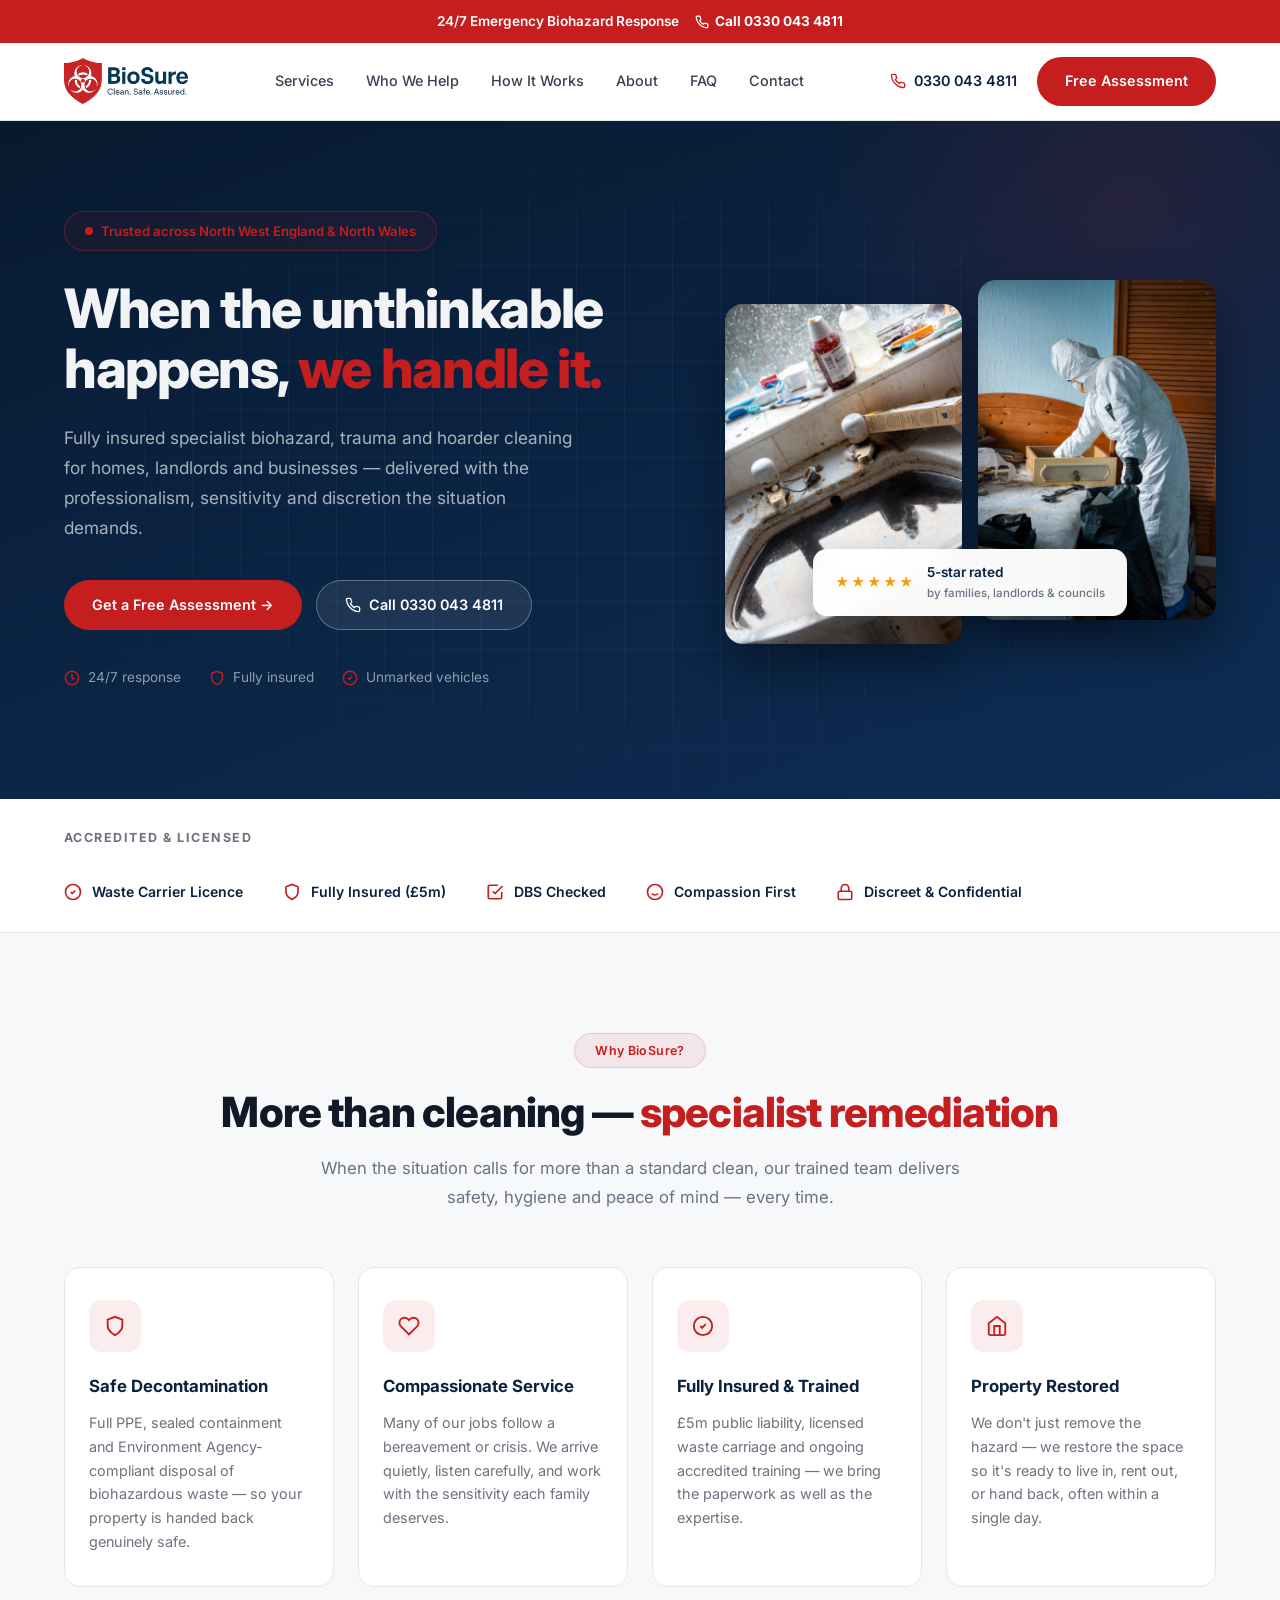
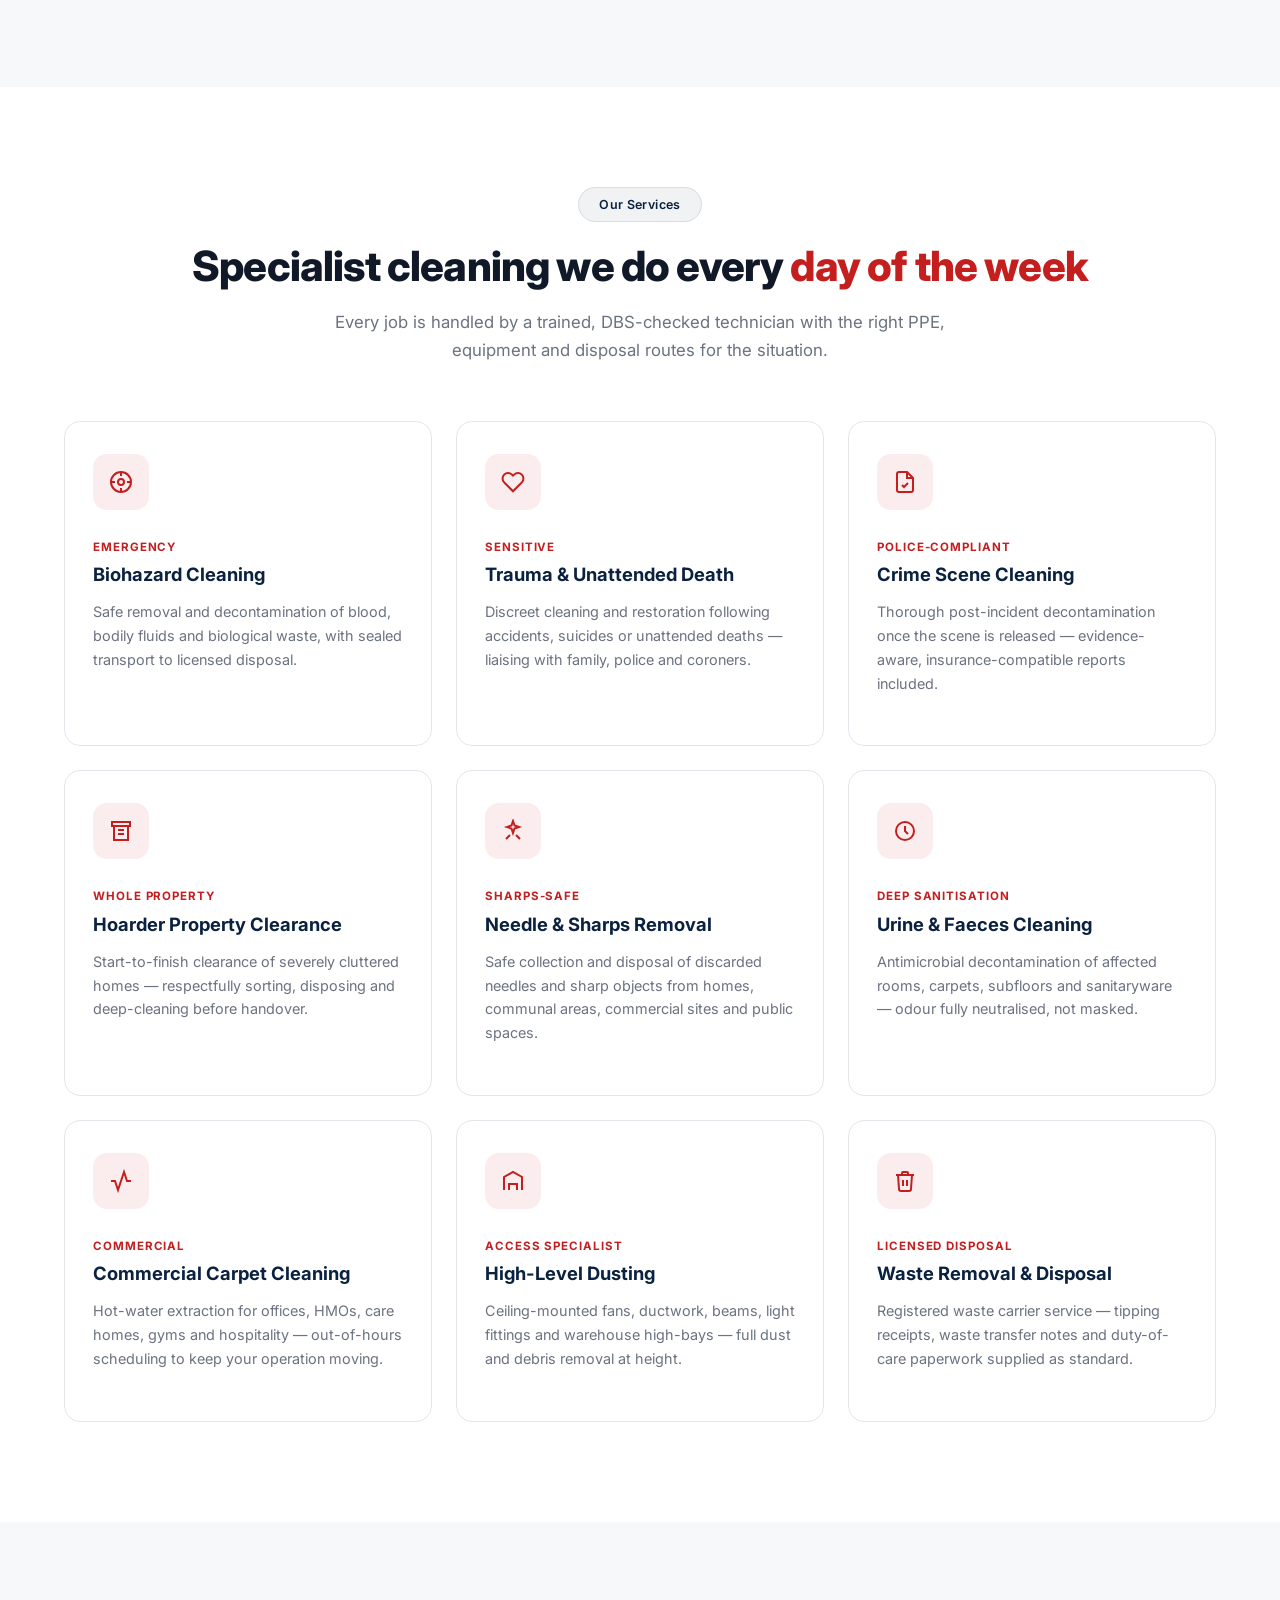
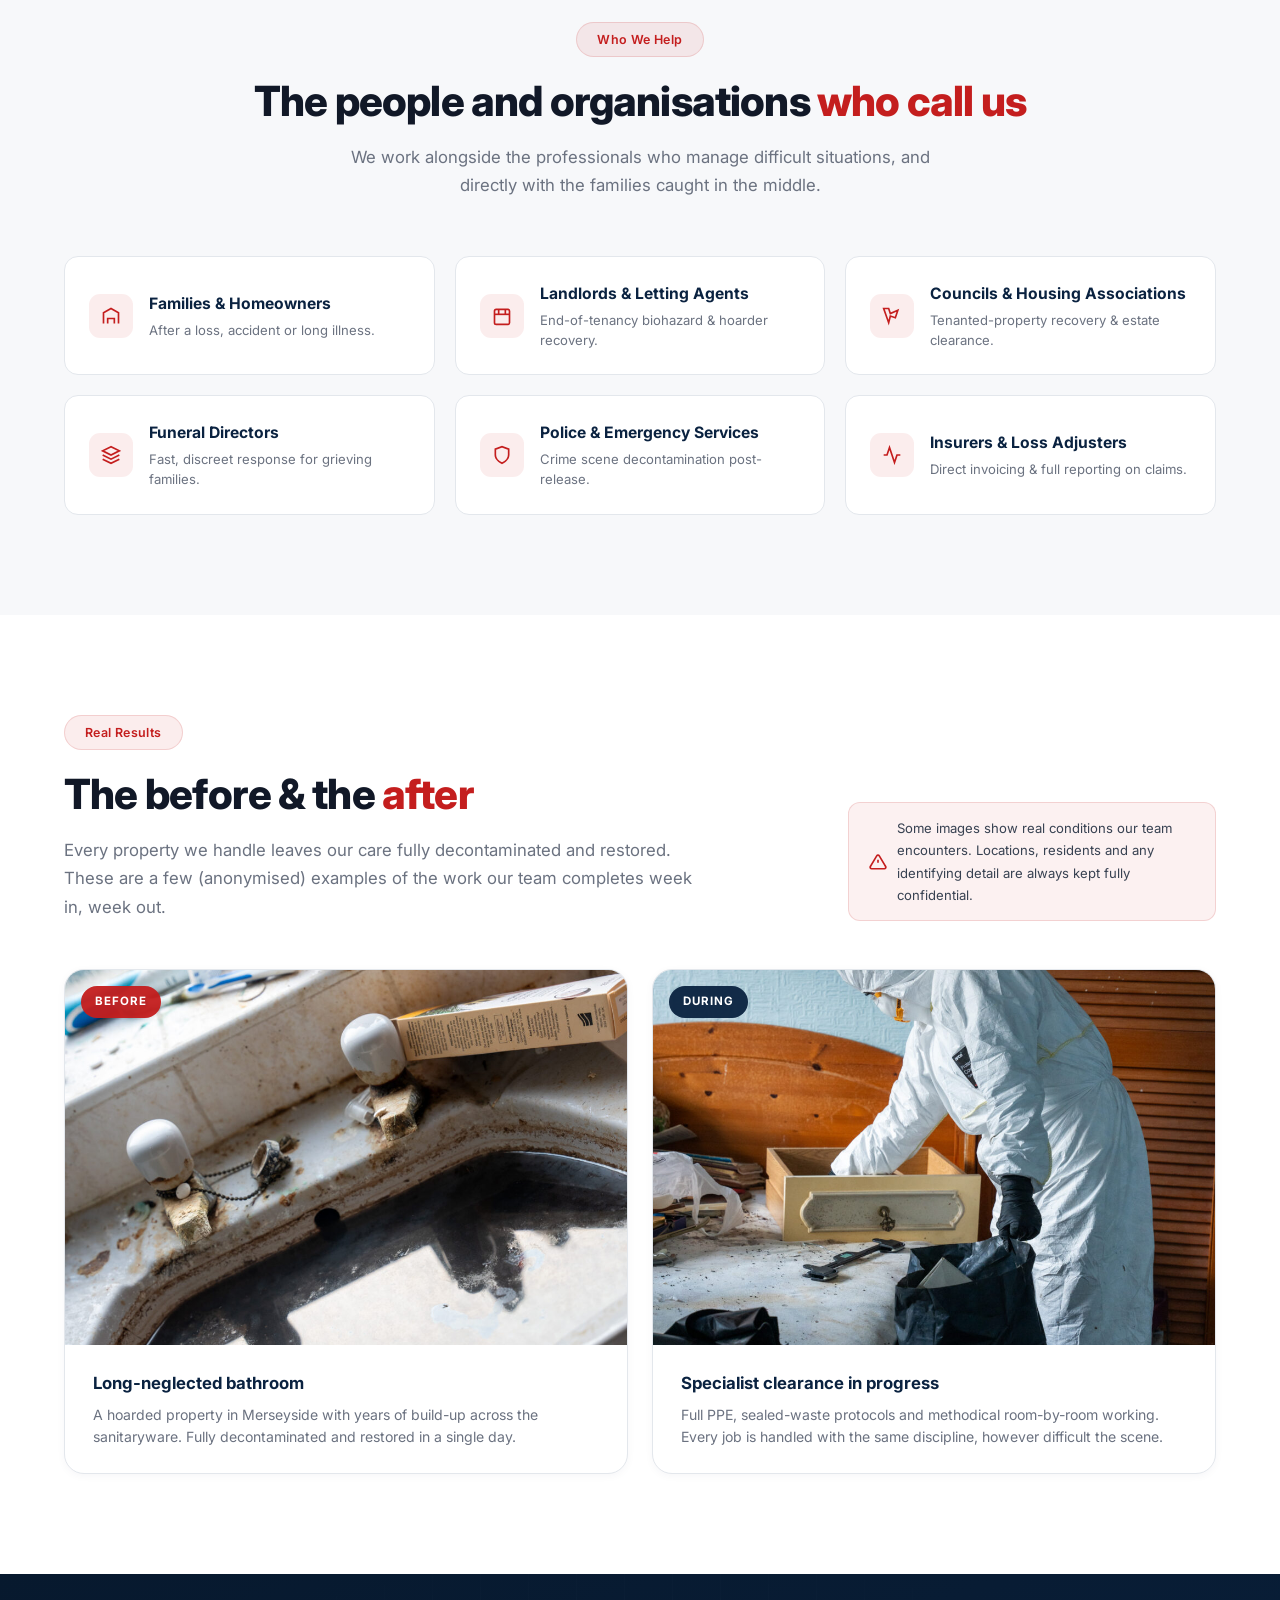
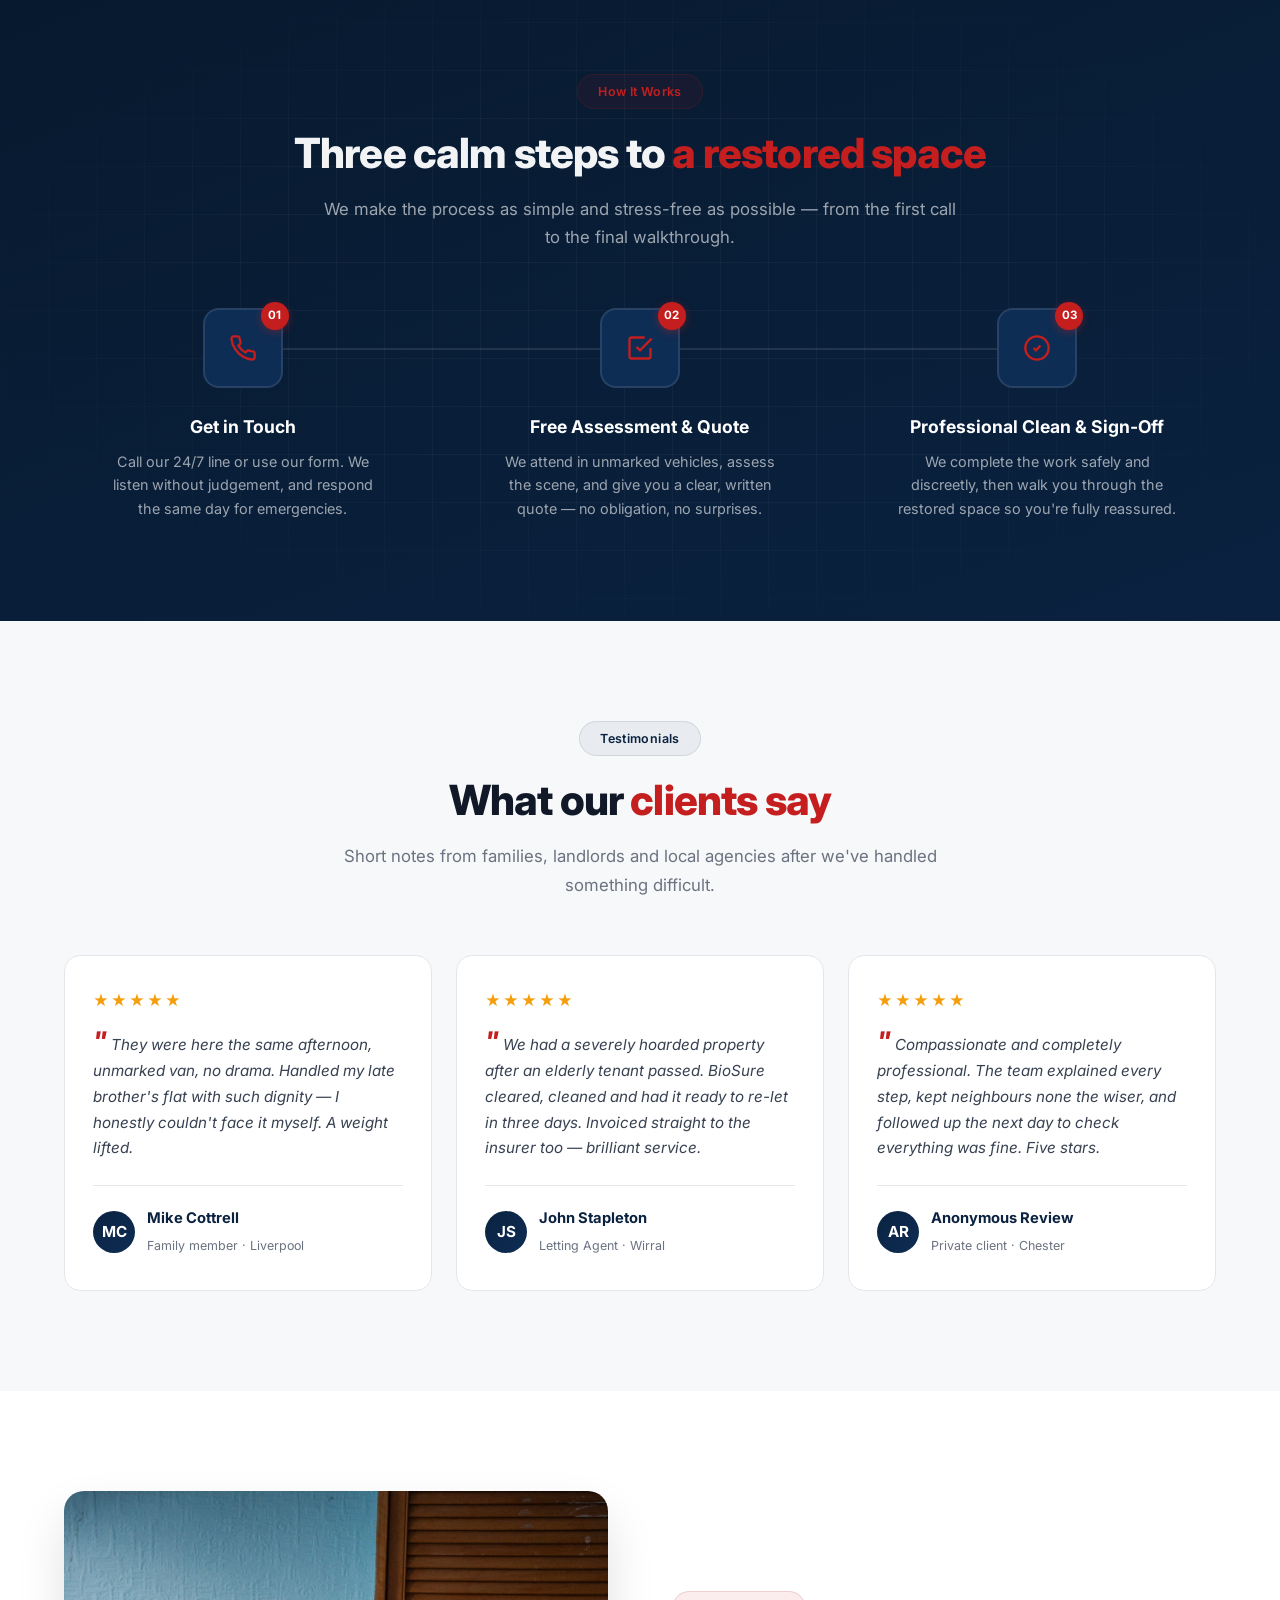
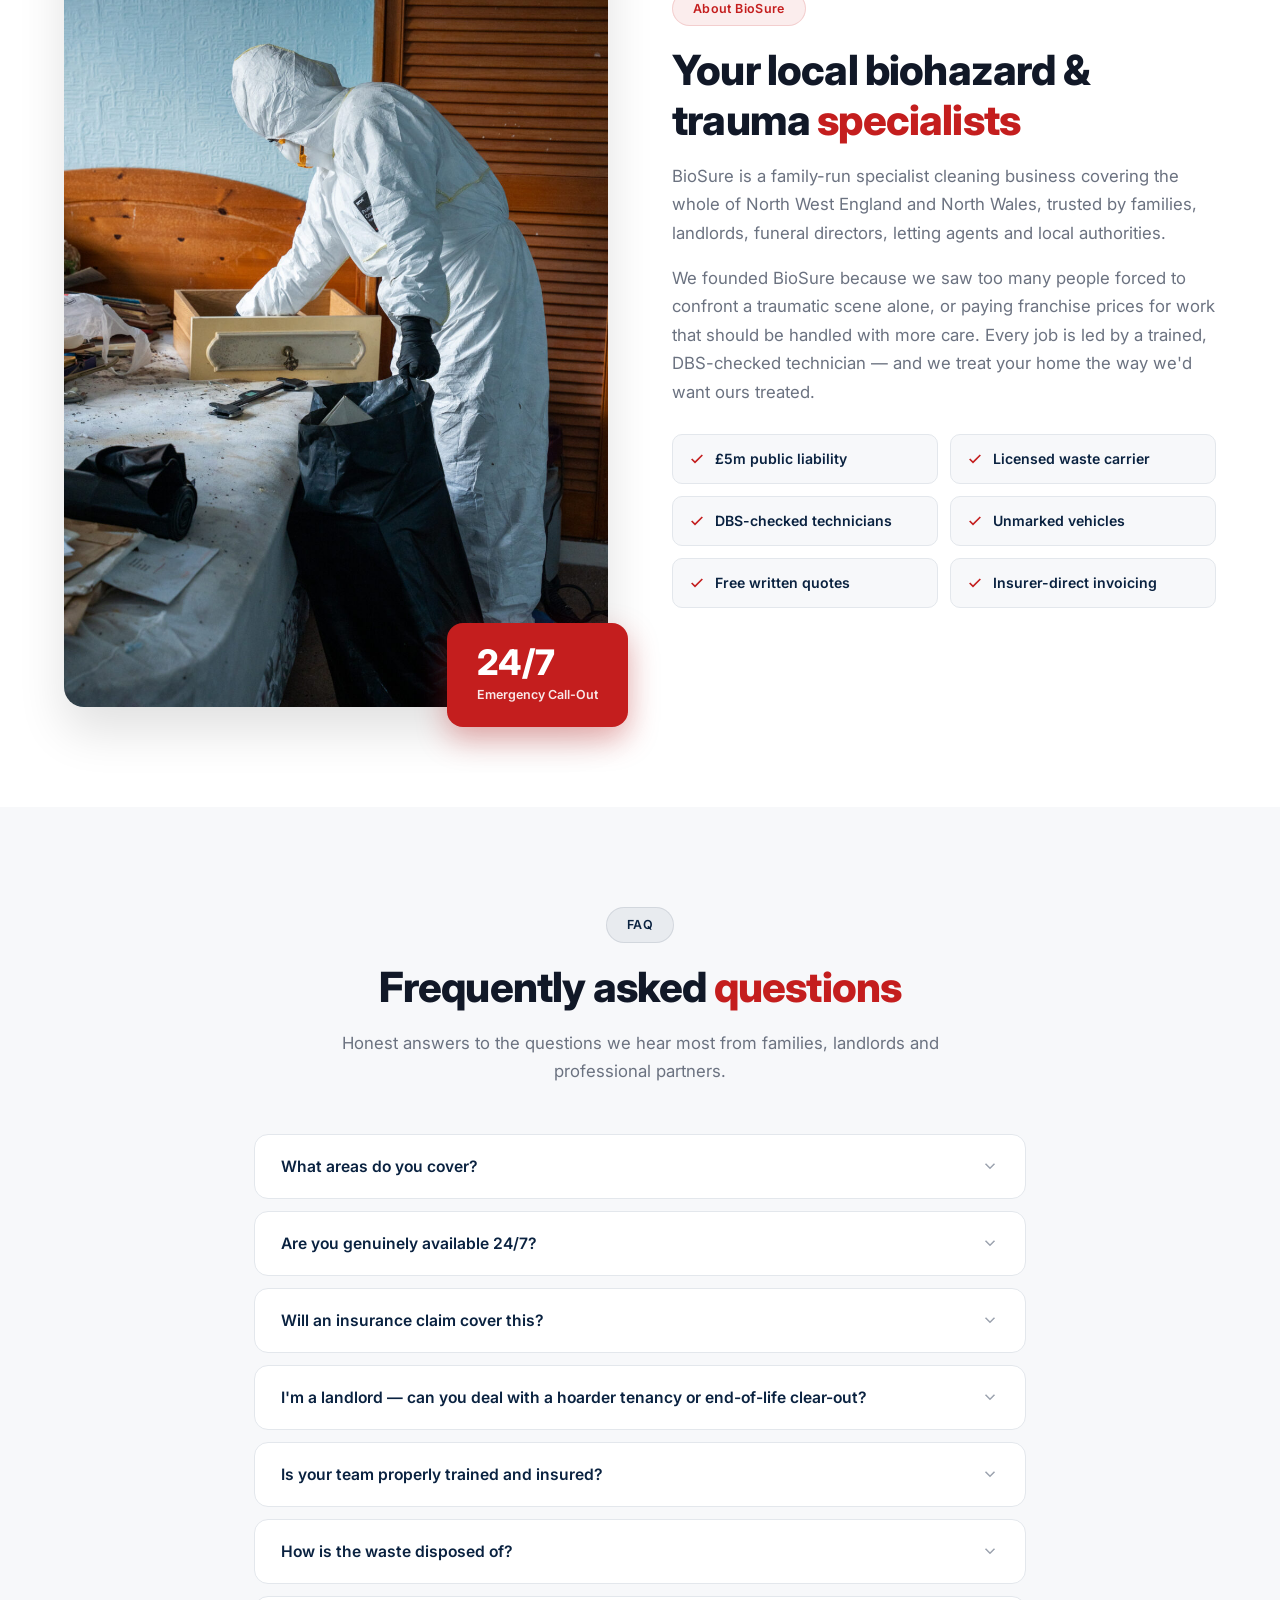
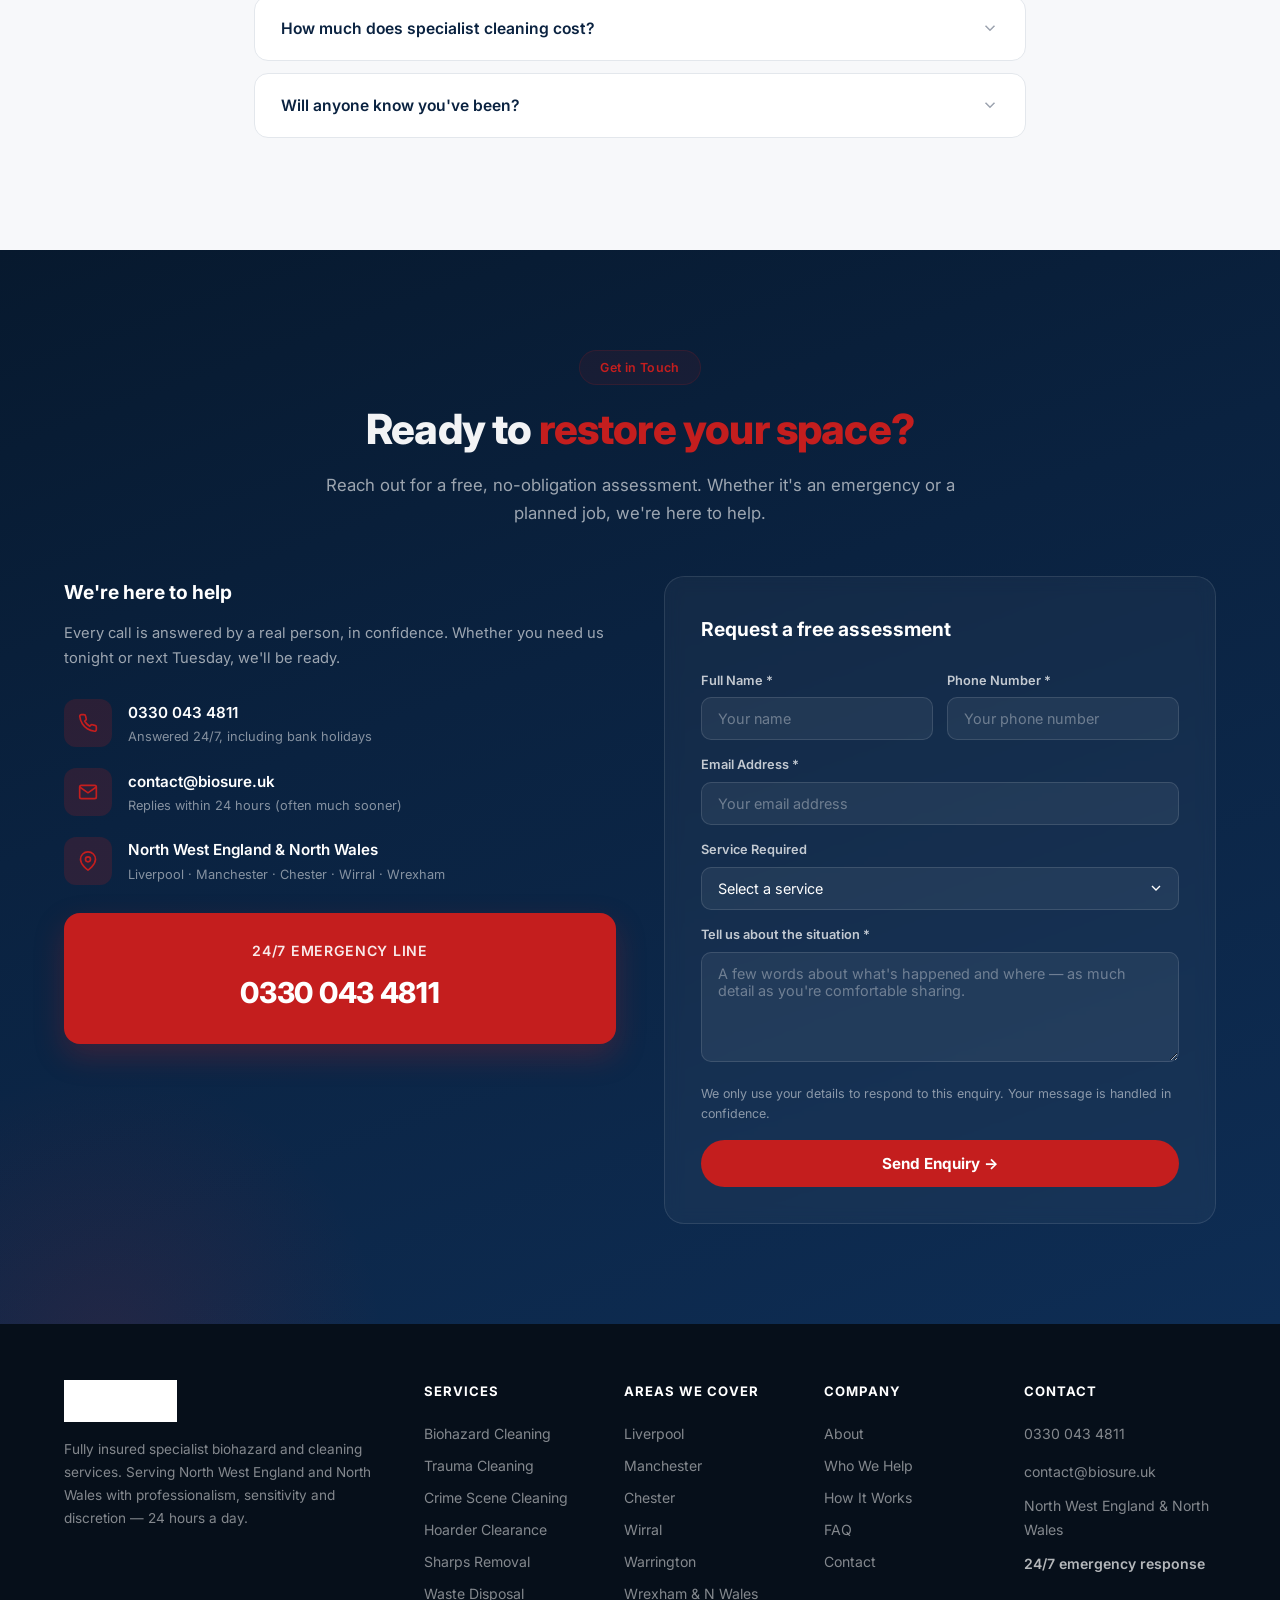
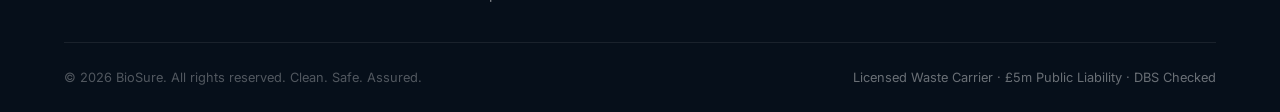
==== commit a894d87a: "Change contact email from admin@ to contact@biosure.uk site-wide Updates the FormSubmit endpoint, ma" ====
--- a/index.html
+++ b/index.html
@@ -29,7 +29,7 @@
         "name": "BioSure",
         "description": "Specialist biohazard, trauma, crime scene and hoarder cleaning services across North West England and North Wales.",
         "telephone": "+443300434811",
-        "email": "admin@biosure.uk",
+        "email": "contact@biosure.uk",
         "url": "https://www.biosure.uk/",
         "image": "https://www.biosure.uk/logo.jpg",
         "areaServed": ["North West England", "North Wales", "Liverpool", "Manchester", "Chester", "Wirral"],
@@ -1235,7 +1235,7 @@
                         <svg width="20" height="20" fill="none" stroke="currentColor" stroke-width="2" viewBox="0 0 24 24"><path d="M4 4h16c1.1 0 2 .9 2 2v12c0 1.1-.9 2-2 2H4c-1.1 0-2-.9-2-2V6c0-1.1.9-2 2-2z"/><polyline points="22,6 12,13 2,6"/></svg>
                     </div>
                     <div class="contact-detail-text">
-                        <a href="mailto:admin@biosure.uk">admin@biosure.uk</a>
+                        <a href="mailto:contact@biosure.uk">contact@biosure.uk</a>
                         <small>Replies within 24 hours (often much sooner)</small>
                     </div>
                 </div>
@@ -1254,7 +1254,7 @@
                 </div>
             </div>
 
-            <form class="contact-form reveal" action="https://formsubmit.co/admin@biosure.uk" method="POST">
+            <form class="contact-form reveal" action="https://formsubmit.co/contact@biosure.uk" method="POST">
                 <h3>Request a free assessment</h3>
                 <input type="hidden" name="_subject" value="New enquiry from BioSure website">
                 <input type="hidden" name="_captcha" value="true">
@@ -1339,7 +1339,7 @@
             <div class="footer-col">
                 <h4>Contact</h4>
                 <p><a href="tel:+443300434811">0330 043 4811</a></p>
-                <p><a href="mailto:admin@biosure.uk">admin@biosure.uk</a></p>
+                <p><a href="mailto:contact@biosure.uk">contact@biosure.uk</a></p>
                 <p>North West England &amp; North Wales</p>
                 <p style="margin-top:10px;color:rgba(255,255,255,0.7);font-weight:600">24/7 emergency response</p>
             </div>
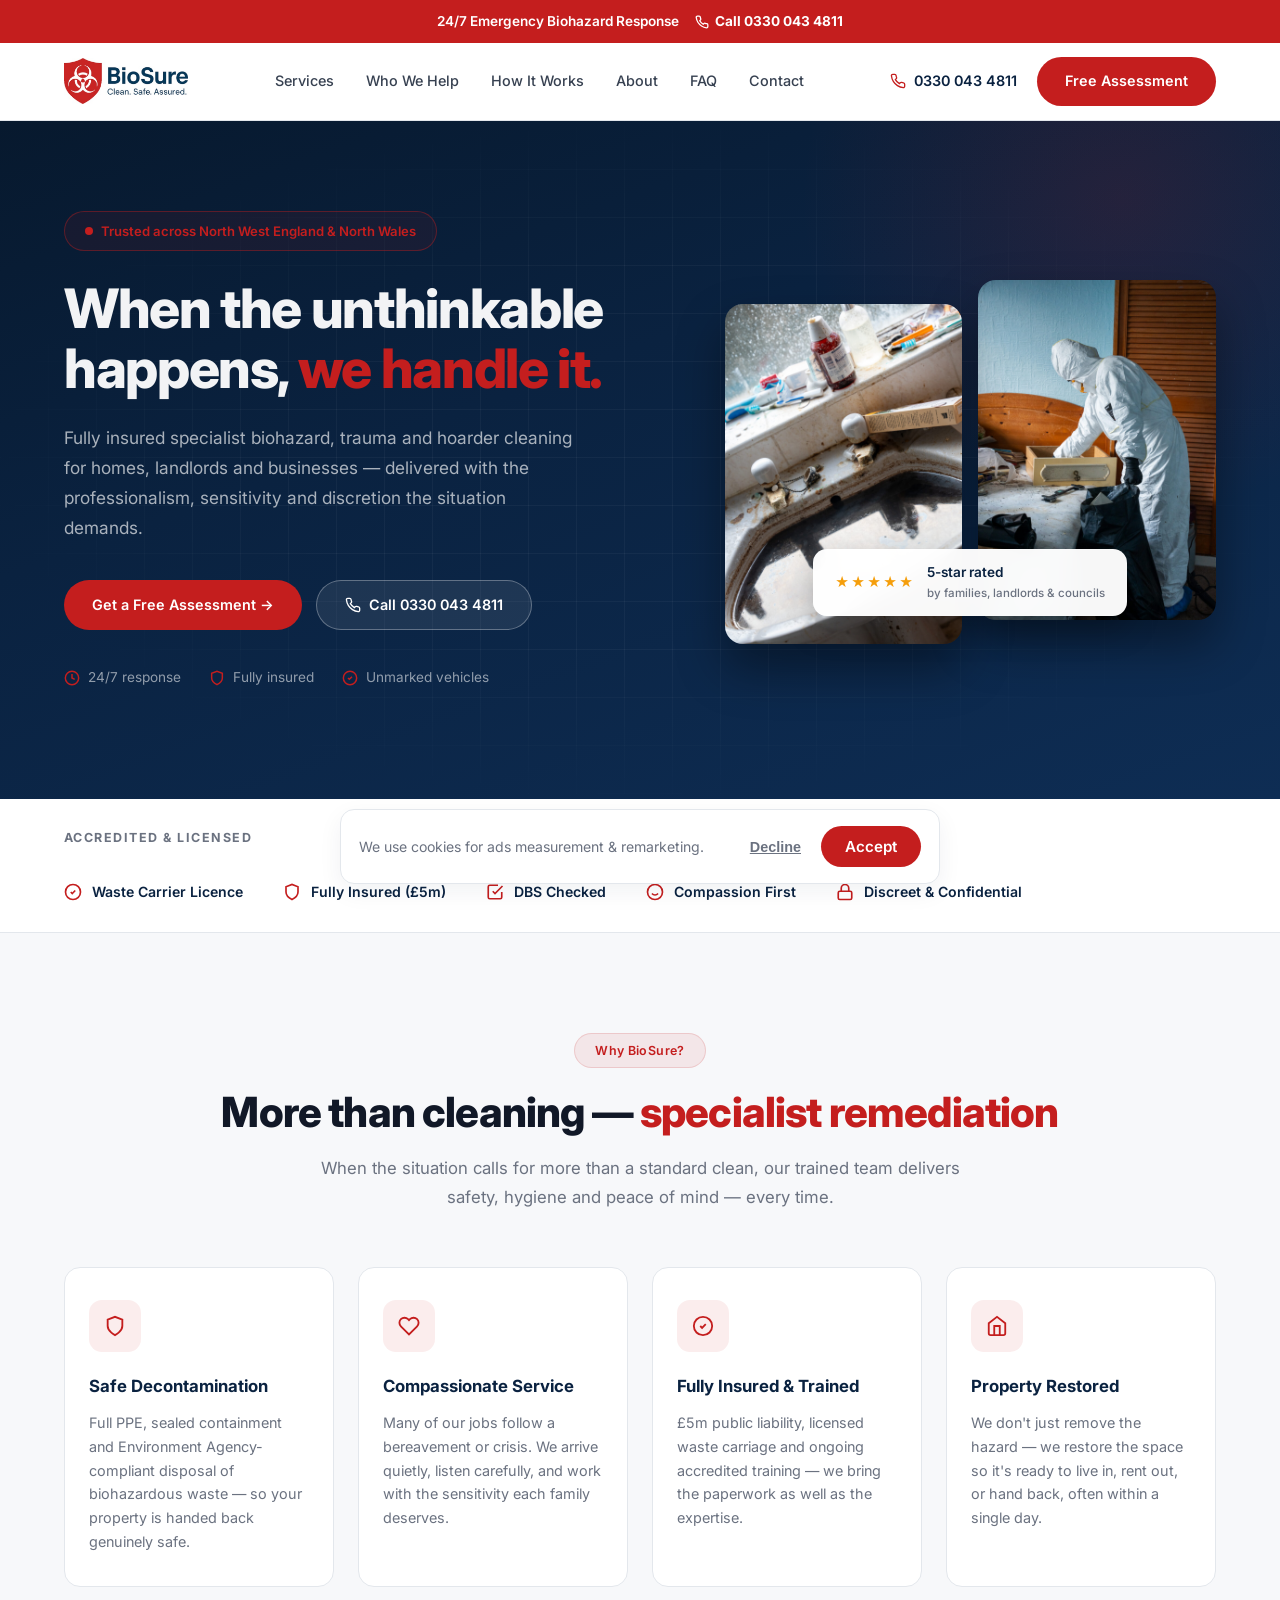
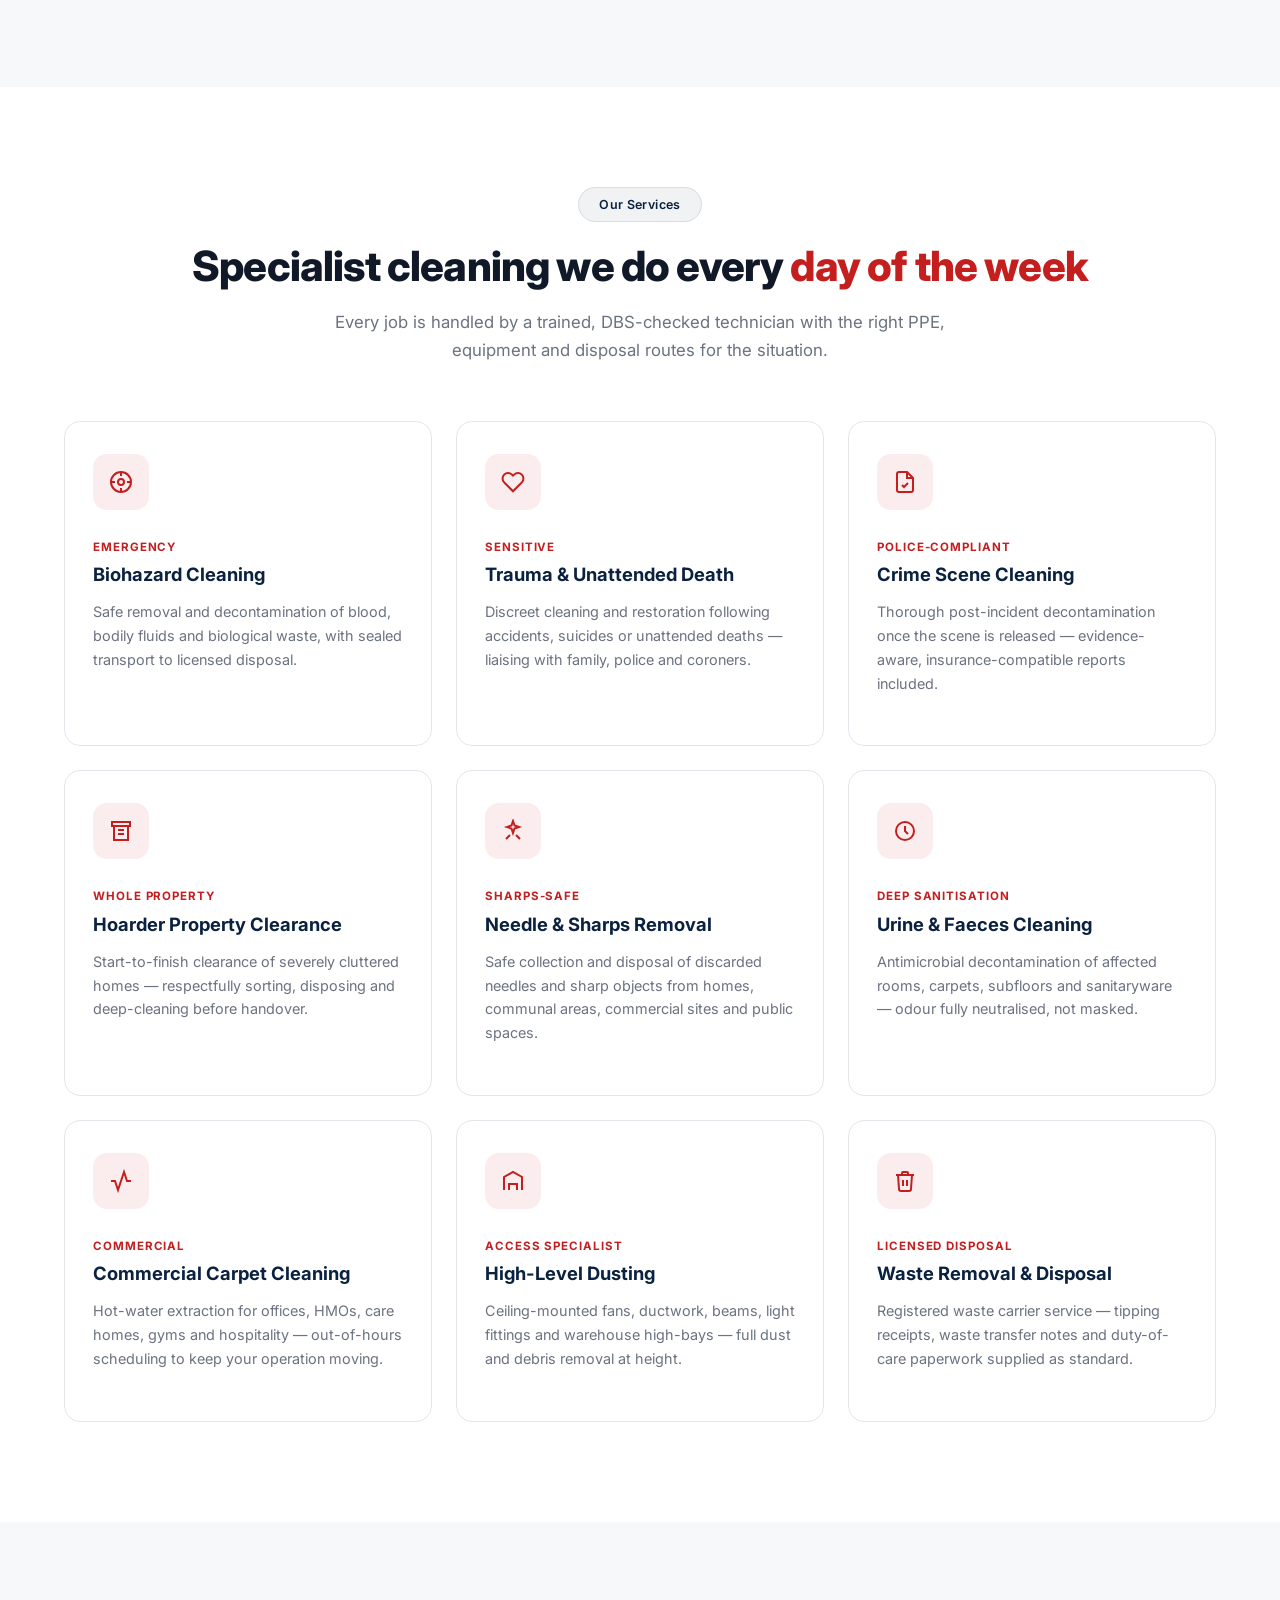
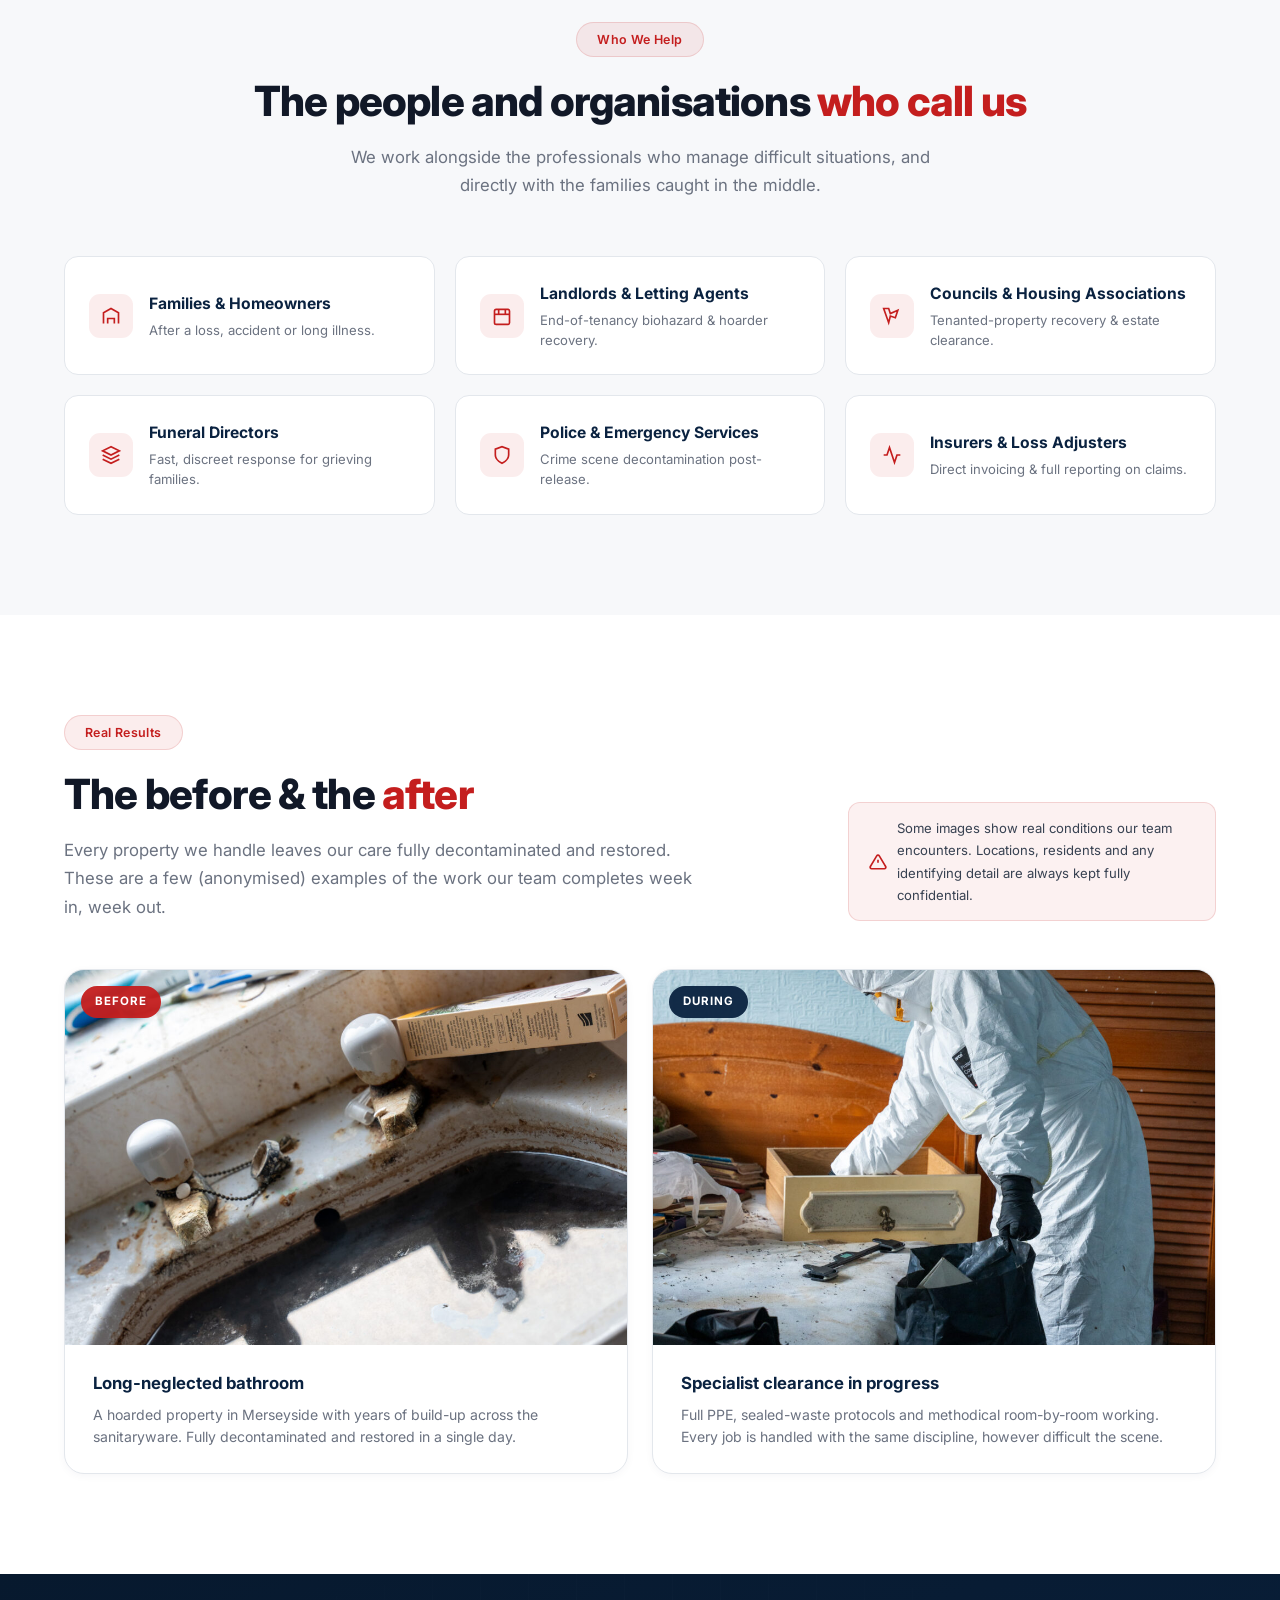
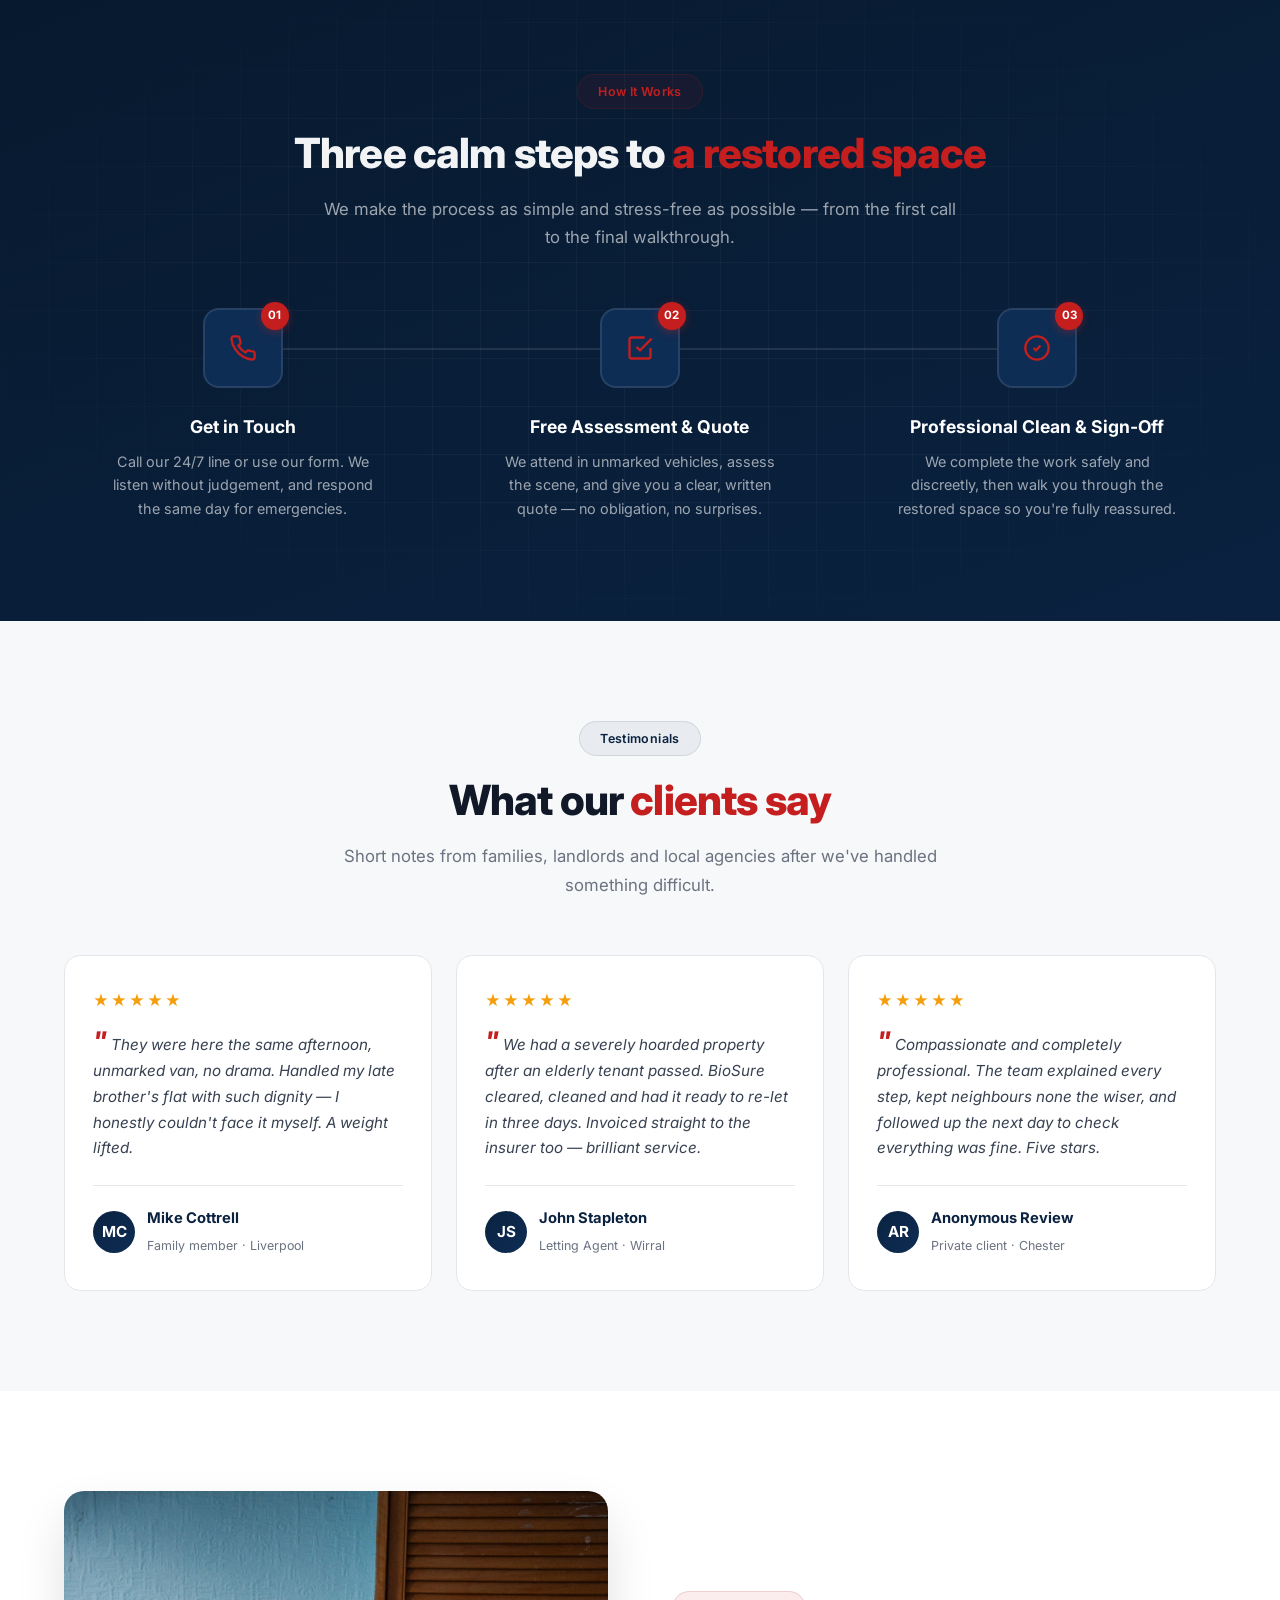
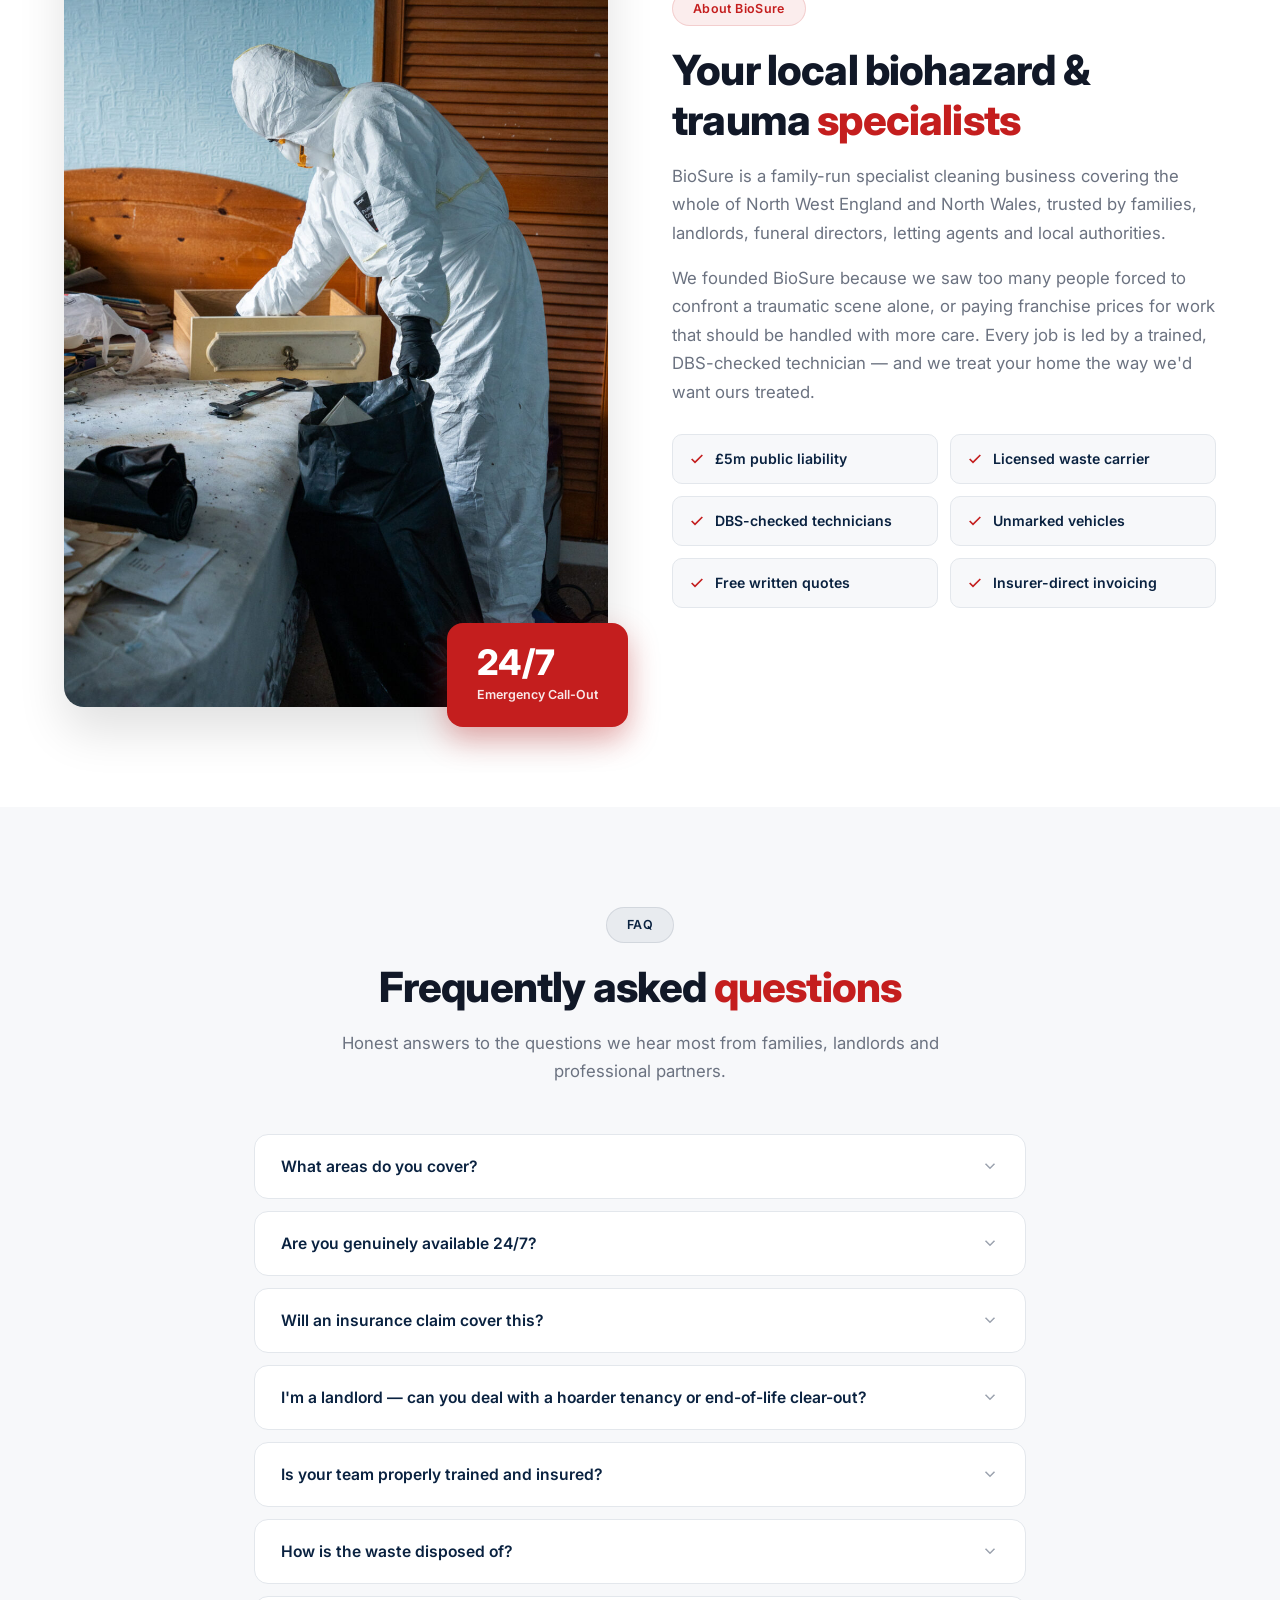
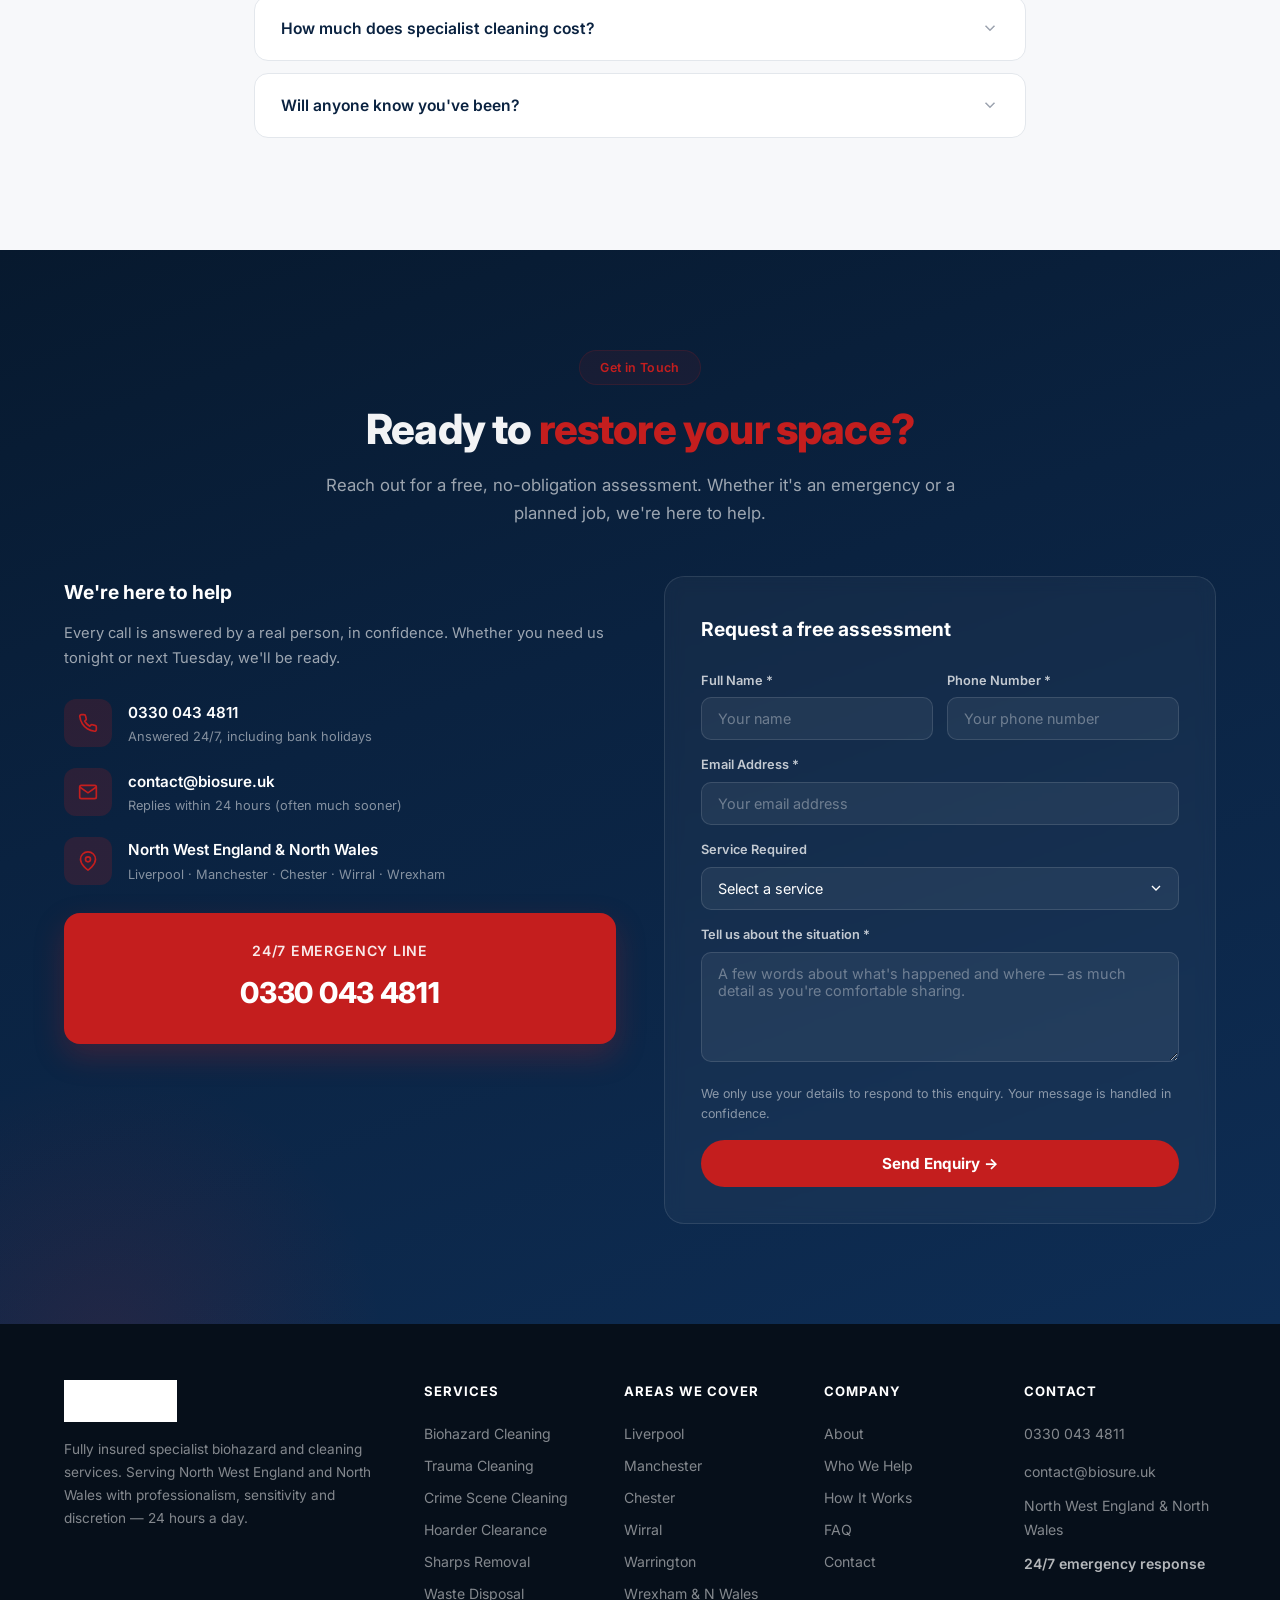
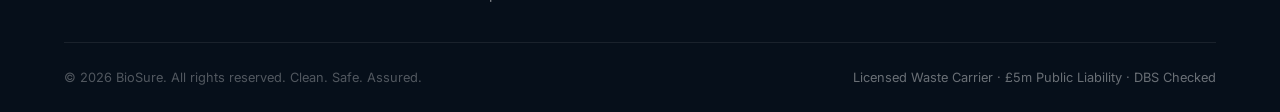
==== commit ba058653: "Add Google tag, phone-tap tracking and consent banner to homepage Co-Authored-By: Claude Fable 5 <no" ====
--- a/index.html
+++ b/index.html
@@ -22,6 +22,19 @@
     <link rel="preconnect" href="https://fonts.googleapis.com">
     <link rel="preconnect" href="https://fonts.gstatic.com" crossorigin>
     <link href="https://fonts.googleapis.com/css2?family=Inter:wght@400;500;600;700;800;900&display=swap" rel="stylesheet">
+    <!-- Google tag (gtag.js) -->
+    <script async src="https://www.googletagmanager.com/gtag/js?id=AW-17323788558"></script>
+    <script>
+        window.dataLayer = window.dataLayer || [];
+        function gtag(){dataLayer.push(arguments);}
+        gtag('js', new Date());
+        // Consent Mode v2 — default everything to denied until the visitor chooses (see cookie banner)
+        gtag('consent', 'default', {
+            'ad_storage':'denied','ad_user_data':'denied','ad_personalization':'denied','analytics_storage':'denied','wait_for_update':500
+        });
+        gtag('config', 'AW-17323788558');
+        function trackCall(){ gtag('event','conversion',{'send_to':'AW-17323788558/aeE9CLaA_c0cEI6S0MRA'}); } // BioSure Phone Tap
+    </script>
     <script type="application/ld+json">
     {
         "@context": "https://schema.org",
@@ -738,6 +751,25 @@
             .emergency-bar .container { flex-direction: column; gap: 6px; }
             section { padding: 64px 0; }
         }
+
+        /* Cookie consent (Google Consent Mode v2) */
+        .cookie-consent {
+            position: fixed; left: 16px; right: 16px; bottom: 16px; z-index: 1100;
+            max-width: 600px; margin: 0 auto;
+            background: var(--white); color: var(--gray-700);
+            border: 1px solid var(--gray-200); border-radius: 14px;
+            box-shadow: var(--shadow-md); padding: 16px 18px;
+            display: none; align-items: center; gap: 14px;
+            flex-wrap: wrap; justify-content: space-between;
+        }
+        .cookie-consent.show { display: flex; }
+        .cookie-consent p { font-size: 0.88rem; flex: 1; min-width: 230px; color: var(--gray-500); margin: 0; }
+        .cc-actions { display: flex; gap: 12px; align-items: center; }
+        .cc-accept { padding: 11px 24px; font-size: 0.95rem; }
+        .cc-decline { background: none; border: none; color: var(--gray-500); font-weight: 600; cursor: pointer; font-size: 0.9rem; text-decoration: underline; padding: 8px; }
+        @media (max-width: 560px) {
+            .cookie-consent { bottom: 16px; }
+        }
     </style>
 </head>
 <body>
@@ -746,7 +778,7 @@
 <div class="emergency-bar">
     <div class="container">
         <span><span class="pulse"></span> 24/7 Emergency Biohazard Response</span>
-        <a href="tel:+443300434811">
+        <a href="tel:+443300434811" onclick="trackCall()">
             <svg width="14" height="14" fill="none" stroke="currentColor" stroke-width="2.2" viewBox="0 0 24 24"><path d="M22 16.92v3a2 2 0 01-2.18 2 19.79 19.79 0 01-8.63-3.07 19.5 19.5 0 01-6-6A19.79 19.79 0 012.12 4.11 2 2 0 014.11 2h3a2 2 0 012 1.72c.127.96.361 1.903.7 2.81a2 2 0 01-.45 2.11L8.09 9.91a16 16 0 006 6l1.27-1.27a2 2 0 012.11-.45c.907.339 1.85.573 2.81.7A2 2 0 0122 16.92z"/></svg>
             Call 0330 043 4811
         </a>
@@ -766,7 +798,7 @@
             <a href="#contact">Contact</a>
         </div>
         <div class="nav-right">
-            <a href="tel:+443300434811" class="nav-phone">
+            <a href="tel:+443300434811" onclick="trackCall()" class="nav-phone">
                 <svg width="16" height="16" fill="none" stroke="currentColor" stroke-width="2" viewBox="0 0 24 24"><path d="M22 16.92v3a2 2 0 01-2.18 2 19.79 19.79 0 01-8.63-3.07 19.5 19.5 0 01-6-6A19.79 19.79 0 012.12 4.11 2 2 0 014.11 2h3a2 2 0 012 1.72c.127.96.361 1.903.7 2.81a2 2 0 01-.45 2.11L8.09 9.91a16 16 0 006 6l1.27-1.27a2 2 0 012.11-.45c.907.339 1.85.573 2.81.7A2 2 0 0122 16.92z"/></svg>
                 0330 043 4811
             </a>
@@ -787,7 +819,7 @@
             <p class="hero-desc">Fully insured specialist biohazard, trauma and hoarder cleaning for homes, landlords and businesses — delivered with the professionalism, sensitivity and discretion the situation demands.</p>
             <div class="hero-buttons">
                 <a href="#contact" class="btn-primary">Get a Free Assessment &rarr;</a>
-                <a href="tel:+443300434811" class="btn-outline-light">
+                <a href="tel:+443300434811" onclick="trackCall()" class="btn-outline-light">
                     <svg width="16" height="16" fill="none" stroke="currentColor" stroke-width="2" viewBox="0 0 24 24"><path d="M22 16.92v3a2 2 0 01-2.18 2 19.79 19.79 0 01-8.63-3.07 19.5 19.5 0 01-6-6A19.79 19.79 0 012.12 4.11 2 2 0 014.11 2h3a2 2 0 012 1.72c.127.96.361 1.903.7 2.81a2 2 0 01-.45 2.11L8.09 9.91a16 16 0 006 6l1.27-1.27a2 2 0 012.11-.45c.907.339 1.85.573 2.81.7A2 2 0 0122 16.92z"/></svg>
                     Call 0330 043 4811
                 </a>
@@ -1180,7 +1212,7 @@
         </div>
         <div class="faq-item reveal">
             <button class="faq-q">Are you genuinely available 24/7? <svg width="18" height="18" fill="none" stroke="currentColor" stroke-width="2" viewBox="0 0 24 24"><polyline points="6 9 12 15 18 9"/></svg></button>
-            <div class="faq-a"><p>Yes. Our phone line is staffed every day of the year including bank holidays. Call <a href="tel:+443300434811" style="color:var(--red);font-weight:600">0330 043 4811</a> and a member of the team will speak to you directly.</p></div>
+            <div class="faq-a"><p>Yes. Our phone line is staffed every day of the year including bank holidays. Call <a href="tel:+443300434811" onclick="trackCall()" style="color:var(--red);font-weight:600">0330 043 4811</a> and a member of the team will speak to you directly.</p></div>
         </div>
         <div class="faq-item reveal">
             <button class="faq-q">Will an insurance claim cover this? <svg width="18" height="18" fill="none" stroke="currentColor" stroke-width="2" viewBox="0 0 24 24"><polyline points="6 9 12 15 18 9"/></svg></button>
@@ -1226,7 +1258,7 @@
                         <svg width="20" height="20" fill="none" stroke="currentColor" stroke-width="2" viewBox="0 0 24 24"><path d="M22 16.92v3a2 2 0 01-2.18 2 19.79 19.79 0 01-8.63-3.07 19.5 19.5 0 01-6-6A19.79 19.79 0 012.12 4.11 2 2 0 014.11 2h3a2 2 0 012 1.72c.127.96.361 1.903.7 2.81a2 2 0 01-.45 2.11L8.09 9.91a16 16 0 006 6l1.27-1.27a2 2 0 012.11-.45c.907.339 1.85.573 2.81.7A2 2 0 0122 16.92z"/></svg>
                     </div>
                     <div class="contact-detail-text">
-                        <a href="tel:+443300434811">0330 043 4811</a>
+                        <a href="tel:+443300434811" onclick="trackCall()">0330 043 4811</a>
                         <small>Answered 24/7, including bank holidays</small>
                     </div>
                 </div>
@@ -1250,7 +1282,7 @@
                 </div>
                 <div class="emergency-box">
                     <h4>24/7 Emergency Line</h4>
-                    <div class="big-phone"><a href="tel:+443300434811">0330 043 4811</a></div>
+                    <div class="big-phone"><a href="tel:+443300434811" onclick="trackCall()">0330 043 4811</a></div>
                 </div>
             </div>
 
@@ -1338,7 +1370,7 @@
             </div>
             <div class="footer-col">
                 <h4>Contact</h4>
-                <p><a href="tel:+443300434811">0330 043 4811</a></p>
+                <p><a href="tel:+443300434811" onclick="trackCall()">0330 043 4811</a></p>
                 <p><a href="mailto:contact@biosure.uk">contact@biosure.uk</a></p>
                 <p>North West England &amp; North Wales</p>
                 <p style="margin-top:10px;color:rgba(255,255,255,0.7);font-weight:600">24/7 emergency response</p>
@@ -1395,5 +1427,38 @@
 document.getElementById('year').textContent = new Date().getFullYear();
 </script>
 
+<!-- Cookie consent banner -->
+<div id="cookie-consent" class="cookie-consent" role="dialog" aria-label="Cookie consent">
+    <p>We use cookies for ads measurement &amp; remarketing.</p>
+    <div class="cc-actions">
+        <button type="button" class="cc-decline" id="cc-decline">Decline</button>
+        <button type="button" class="btn-primary cc-accept" id="cc-accept">Accept</button>
+    </div>
+</div>
+
+<script>
+// ===== Cookie consent (Google Consent Mode v2) =====
+(function(){
+    var KEY = 'biosure_consent';
+    var banner = document.getElementById('cookie-consent');
+    function apply(granted){
+        var v = granted ? 'granted' : 'denied';
+        gtag('consent','update',{'ad_storage':v,'ad_user_data':v,'ad_personalization':v,'analytics_storage':v});
+    }
+    function choose(granted){
+        try { localStorage.setItem(KEY, granted ? 'granted' : 'denied'); } catch(e){}
+        apply(granted);
+        banner.classList.remove('show');
+    }
+    var saved = null;
+    try { saved = localStorage.getItem(KEY); } catch(e){}
+    if (saved === 'granted') { apply(true); }
+    else if (saved === 'denied') { apply(false); }
+    else { banner.classList.add('show'); }
+    document.getElementById('cc-accept').addEventListener('click', function(){ choose(true); });
+    document.getElementById('cc-decline').addEventListener('click', function(){ choose(false); });
+})();
+</script>
+
 </body>
 </html>
